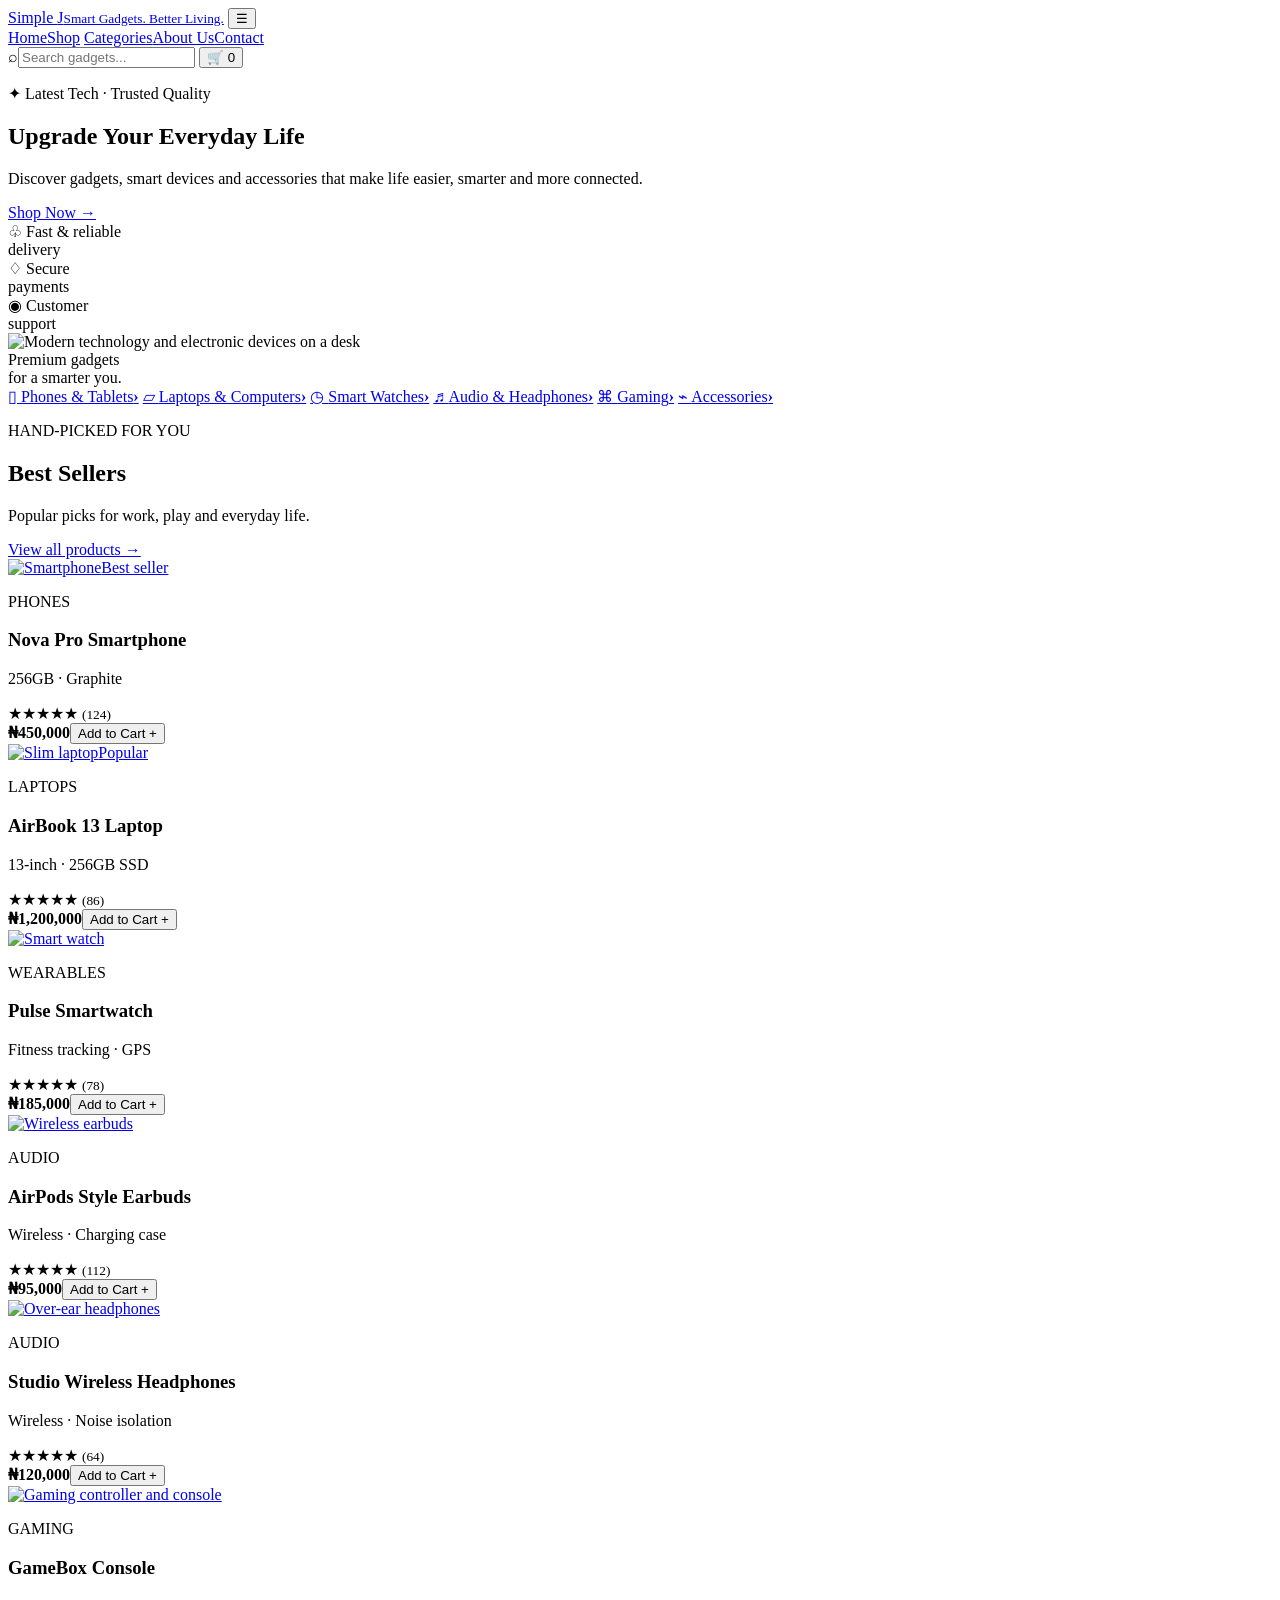
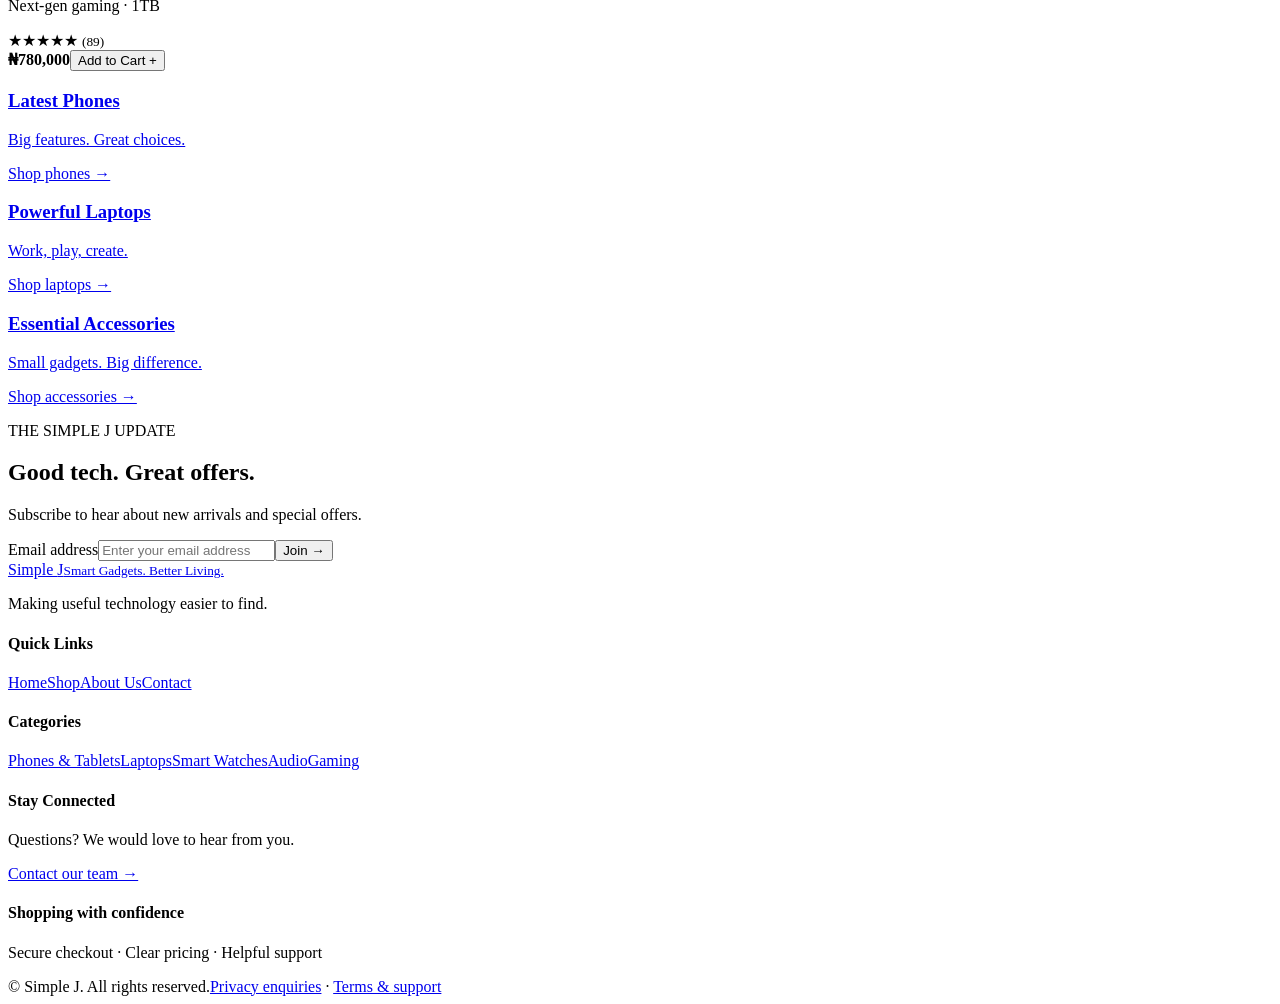
==== index.html @ e9a176b2 "Add files via upload" ====
<!DOCTYPE html>
<html lang="en">
<head>
  <meta charset="UTF-8" />
  <meta name="viewport" content="width=device-width, initial-scale=1.0" />
  <meta name="description" content="Simple J — smart gadgets, better living. Shop phones, laptops, audio, wearables and accessories." />
  <title>Simple J | Smart Gadgets, Better Living</title>
  <link rel="preconnect" href="https://fonts.googleapis.com">
  <link rel="preconnect" href="https://fonts.gstatic.com" crossorigin>
  <link href="https://fonts.googleapis.com/css2?family=DM+Sans:wght@400;500;600;700;800&display=swap" rel="stylesheet">
  <link rel="stylesheet" href="assets/css/style.css" />
  <script src="assets/js/main.js" defer></script>
</head>
<body>
  <header class="site-header">
    <div class="container nav-wrap">
      <a class="brand" href="index.html" aria-label="Simple J home">Simple <span>J</span><small>Smart Gadgets. Better Living.</small></a>
      <button class="menu-toggle" aria-label="Open navigation" aria-expanded="false">☰</button>
      <nav class="main-nav" aria-label="Main navigation">
        <a class="active" href="index.html">Home</a><a href="shop.html">Shop</a>
        <a href="shop.html#categories">Categories</a><a href="about.html">About Us</a><a href="contact.html">Contact</a>
      </nav>
      <div class="nav-actions">
        <label class="search-box"><span aria-hidden="true">⌕</span><input id="siteSearch" type="search" placeholder="Search gadgets..." aria-label="Search gadgets"></label>
        <button class="icon-btn cart-button" type="button" aria-label="Shopping cart">🛒 <span class="cart-count">0</span></button>
      </div>
    </div>
  </header>

  <main>
    <section class="hero">
      <div class="container hero-grid">
        <div class="hero-copy">
          <p class="eyebrow"><span>✦</span> Latest Tech · Trusted Quality</p>
          <h1>Upgrade Your <span>Everyday Life</span></h1>
          <p class="hero-text">Discover gadgets, smart devices and accessories that make life easier, smarter and more connected.</p>
          <a class="btn btn-primary" href="shop.html">Shop Now <span>→</span></a>
          <div class="trust-row"><div>♧ <span>Fast & reliable<br>delivery</span></div><div>♢ <span>Secure<br>payments</span></div><div>◉ <span>Customer<br>support</span></div></div>
        </div>
        <div class="hero-image-wrap"><img class="hero-image" src="https://images.unsplash.com/photo-1519389950473-47ba0277781c?auto=format&fit=crop&w=1300&q=85" alt="Modern technology and electronic devices on a desk"><div class="image-note">Premium gadgets<br>for a smarter you.</div></div>
      </div>
    </section>

    <section class="container category-strip" id="categories" aria-label="Shop by category">
      <a class="category-tile" href="shop.html?category=Phones">▯ <span>Phones & Tablets</span><b>›</b></a>
      <a class="category-tile" href="shop.html?category=Laptops">▱ <span>Laptops & Computers</span><b>›</b></a>
      <a class="category-tile" href="shop.html?category=Wearables">◷ <span>Smart Watches</span><b>›</b></a>
      <a class="category-tile" href="shop.html?category=Audio">♬ <span>Audio & Headphones</span><b>›</b></a>
      <a class="category-tile" href="shop.html?category=Gaming">⌘ <span>Gaming</span><b>›</b></a>
      <a class="category-tile" href="shop.html?category=Accessories">⌁ <span>Accessories</span><b>›</b></a>
    </section>

    <section class="container section-block">
      <div class="section-heading"><div><p class="section-kicker">HAND-PICKED FOR YOU</p><h2>Best Sellers</h2><p>Popular picks for work, play and everyday life.</p></div><a class="text-link" href="shop.html">View all products →</a></div>
      <div class="product-grid" id="featuredProducts">
        <article class="product-card" data-name="Nova Pro Smartphone" data-category="Phones"><a class="product-image" href="shop.html"><img src="https://images.unsplash.com/photo-1592899677977-9c10ca588bbd?auto=format&fit=crop&w=650&q=80" alt="Smartphone"/><span class="product-tag">Best seller</span></a><div class="product-info"><p class="product-category">PHONES</p><h3>Nova Pro Smartphone</h3><p class="product-meta">256GB · Graphite</p><div class="rating">★★★★★ <small>(124)</small></div><div class="product-bottom"><strong>₦450,000</strong><button class="btn btn-small add-to-cart" data-product="Nova Pro Smartphone" data-price="450000">Add to Cart +</button></div></div></article>
        <article class="product-card" data-name="AirBook 13 Laptop" data-category="Laptops"><a class="product-image" href="shop.html"><img src="https://images.unsplash.com/photo-1496181133206-80ce9b88a853?auto=format&fit=crop&w=650&q=80" alt="Slim laptop"/><span class="product-tag">Popular</span></a><div class="product-info"><p class="product-category">LAPTOPS</p><h3>AirBook 13 Laptop</h3><p class="product-meta">13-inch · 256GB SSD</p><div class="rating">★★★★★ <small>(86)</small></div><div class="product-bottom"><strong>₦1,200,000</strong><button class="btn btn-small add-to-cart" data-product="AirBook 13 Laptop" data-price="1200000">Add to Cart +</button></div></div></article>
        <article class="product-card" data-name="Pulse Smartwatch" data-category="Wearables"><a class="product-image" href="shop.html"><img src="https://images.unsplash.com/photo-1523275335684-37898b6baf30?auto=format&fit=crop&w=650&q=80" alt="Smart watch"/></a><div class="product-info"><p class="product-category">WEARABLES</p><h3>Pulse Smartwatch</h3><p class="product-meta">Fitness tracking · GPS</p><div class="rating">★★★★★ <small>(78)</small></div><div class="product-bottom"><strong>₦185,000</strong><button class="btn btn-small add-to-cart" data-product="Pulse Smartwatch" data-price="185000">Add to Cart +</button></div></div></article>
        <article class="product-card" data-name="AirPods Style Earbuds" data-category="Audio"><a class="product-image" href="shop.html"><img src="https://images.unsplash.com/photo-1606220945770-b5b6c2c55bf1?auto=format&fit=crop&w=650&q=80" alt="Wireless earbuds"/></a><div class="product-info"><p class="product-category">AUDIO</p><h3>AirPods Style Earbuds</h3><p class="product-meta">Wireless · Charging case</p><div class="rating">★★★★★ <small>(112)</small></div><div class="product-bottom"><strong>₦95,000</strong><button class="btn btn-small add-to-cart" data-product="AirPods Style Earbuds" data-price="95000">Add to Cart +</button></div></div></article>
        <article class="product-card" data-name="Studio Wireless Headphones" data-category="Audio"><a class="product-image" href="shop.html"><img src="https://images.unsplash.com/photo-1505740420928-5e560c06d30e?auto=format&fit=crop&w=650&q=80" alt="Over-ear headphones"/></a><div class="product-info"><p class="product-category">AUDIO</p><h3>Studio Wireless Headphones</h3><p class="product-meta">Wireless · Noise isolation</p><div class="rating">★★★★★ <small>(64)</small></div><div class="product-bottom"><strong>₦120,000</strong><button class="btn btn-small add-to-cart" data-product="Studio Wireless Headphones" data-price="120000">Add to Cart +</button></div></div></article>
        <article class="product-card" data-name="GameBox Console" data-category="Gaming"><a class="product-image" href="shop.html"><img src="https://images.unsplash.com/photo-1606144042614-b2417e99c4e3?auto=format&fit=crop&w=650&q=80" alt="Gaming controller and console"/></a><div class="product-info"><p class="product-category">GAMING</p><h3>GameBox Console</h3><p class="product-meta">Next-gen gaming · 1TB</p><div class="rating">★★★★★ <small>(89)</small></div><div class="product-bottom"><strong>₦780,000</strong><button class="btn btn-small add-to-cart" data-product="GameBox Console" data-price="780000">Add to Cart +</button></div></div></article>
      </div>
    </section>

    <section class="container promo-grid"><a class="promo-card promo-phone" href="shop.html?category=Phones"><div><h3>Latest Phones</h3><p>Big features. Great choices.</p><span>Shop phones →</span></div></a><a class="promo-card promo-laptop" href="shop.html?category=Laptops"><div><h3>Powerful Laptops</h3><p>Work, play, create.</p><span>Shop laptops →</span></div></a><a class="promo-card promo-audio" href="shop.html?category=Audio"><div><h3>Essential Accessories</h3><p>Small gadgets. Big difference.</p><span>Shop accessories →</span></div></a></section>
    <section class="newsletter"><div class="container newsletter-wrap"><div><p class="section-kicker">THE SIMPLE J UPDATE</p><h2>Good tech. Great offers.</h2><p>Subscribe to hear about new arrivals and special offers.</p></div><form class="newsletter-form" id="newsletterForm"><label class="sr-only" for="newsletterEmail">Email address</label><input id="newsletterEmail" type="email" placeholder="Enter your email address" required><button class="btn btn-primary" type="submit">Join →</button></form></div></section>
  </main>

  <footer class="site-footer"><div class="container footer-grid"><div class="footer-brand"><a class="brand" href="index.html">Simple <span>J</span><small>Smart Gadgets. Better Living.</small></a><p>Making useful technology easier to find.</p></div><div><h4>Quick Links</h4><a href="index.html">Home</a><a href="shop.html">Shop</a><a href="about.html">About Us</a><a href="contact.html">Contact</a></div><div><h4>Categories</h4><a href="shop.html?category=Phones">Phones & Tablets</a><a href="shop.html?category=Laptops">Laptops</a><a href="shop.html?category=Wearables">Smart Watches</a><a href="shop.html?category=Audio">Audio</a><a href="shop.html?category=Gaming">Gaming</a></div><div><h4>Stay Connected</h4><p>Questions? We would love to hear from you.</p><a class="footer-highlight" href="contact.html">Contact our team →</a></div><div><h4>Shopping with confidence</h4><p class="payment-text">Secure checkout · Clear pricing · Helpful support</p></div></div><div class="container footer-bottom"><span>© <span class="current-year"></span> Simple J. All rights reserved.</span><span><a href="contact.html">Privacy enquiries</a> · <a href="contact.html">Terms & support</a></span></div></footer>
</body>
</html>
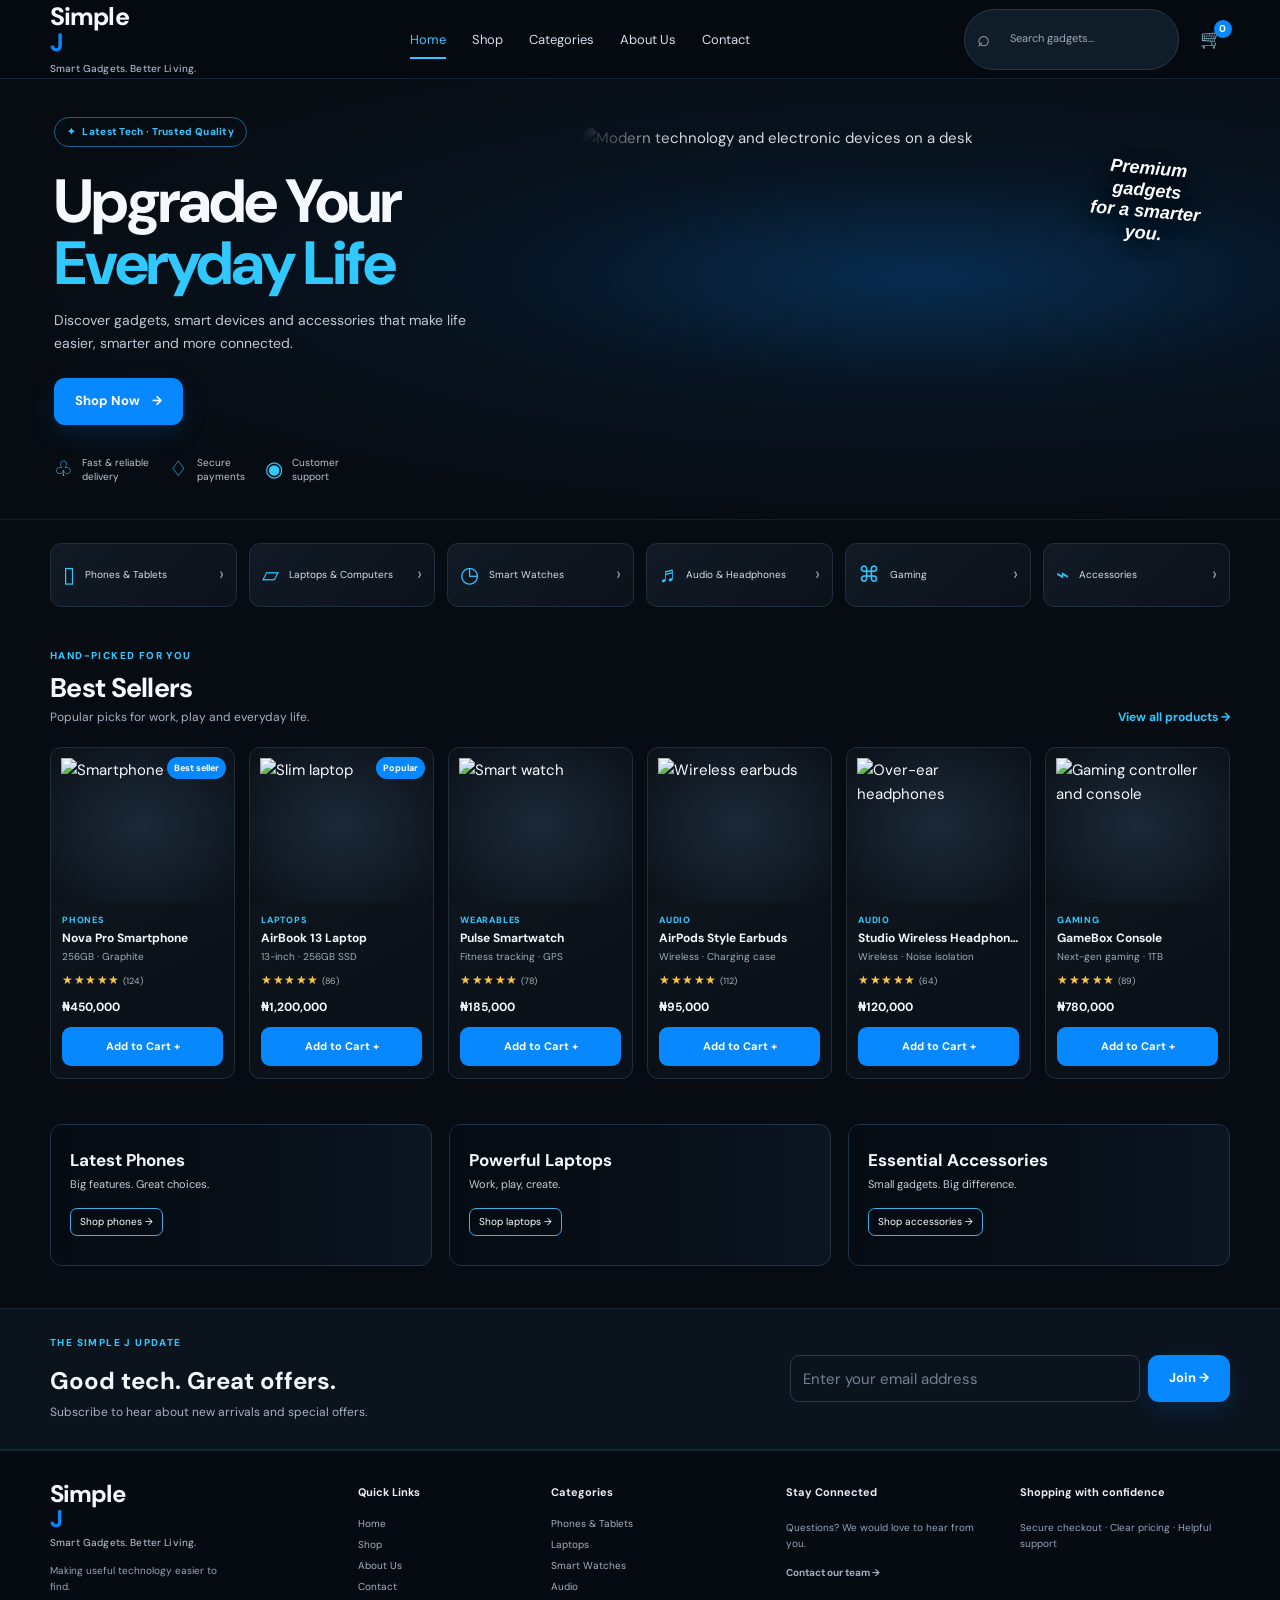
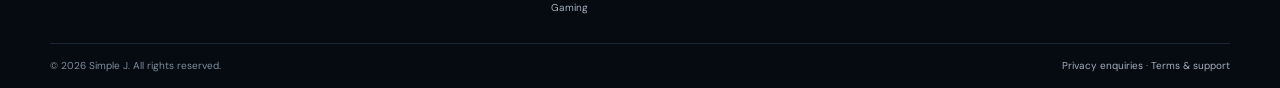
==== commit f0634953: "Add files via upload" ====
--- a/index.html
+++ b/index.html
@@ -8,8 +8,8 @@
   <link rel="preconnect" href="https://fonts.googleapis.com">
   <link rel="preconnect" href="https://fonts.gstatic.com" crossorigin>
   <link href="https://fonts.googleapis.com/css2?family=DM+Sans:wght@400;500;600;700;800&display=swap" rel="stylesheet">
-  <link rel="stylesheet" href="assets/css/style.css" />
-  <script src="assets/js/main.js" defer></script>
+  <link rel="stylesheet" href="style.css" />
+<script src="main.js" defer></script>
 </head>
 <body>
   <header class="site-header">
--- a/style.css
+++ b/style.css
@@ -0,0 +1,264 @@
+:root {
+  --bg: #070c12;
+  --panel: #0d141d;
+  --panel-2: #111b27;
+  --line: #1f2c3b;
+  --text: #f5f8fc;
+  --muted: #a5b2c2;
+  --blue: #0788ff;
+  --cyan: #30c8ff;
+  --radius: 15px;
+  --shadow: 0 18px 45px rgba(0, 0, 0, .24);
+}
+* { box-sizing: border-box; }
+html { scroll-behavior: smooth; }
+body { margin: 0; background: var(--bg); color: var(--text); font-family: "DM Sans", Arial, sans-serif; font-size: 15px; line-height: 1.6; }
+img { display: block; max-width: 100%; }
+a { color: inherit; text-decoration: none; }
+button, input, select, textarea { font: inherit; }
+button, select { cursor: pointer; }
+.container { width: min(1180px, calc(100% - 40px)); margin-inline: auto; }
+[hidden] { display: none !important; }
+.sr-only { position: absolute; width: 1px; height: 1px; padding: 0; margin: -1px; overflow: hidden; clip: rect(0, 0, 0, 0); white-space: nowrap; border: 0; }
+
+/* Header and navigation */
+.site-header { position: sticky; top: 0; z-index: 20; background: rgba(6, 11, 17, .94); border-bottom: 1px solid #172330; backdrop-filter: blur(18px); }
+.nav-wrap { display: flex; align-items: center; justify-content: space-between; gap: 28px; min-height: 78px; }
+.brand { display: inline-flex; flex-direction: column; flex-shrink: 0; font-weight: 800; font-size: 25px; line-height: 1.05; letter-spacing: -.9px; }
+.brand span { display: inline; color: var(--blue); }
+.brand small { margin-top: 7px; color: #aab5c2; font-size: 10px; font-weight: 500; letter-spacing: .15px; }
+.main-nav { display: flex; align-items: center; gap: 26px; }
+.main-nav a { position: relative; padding: 28px 0 25px; color: #d5deea; font-size: 13px; transition: color .2s; }
+.main-nav a:hover, .main-nav a.active { color: var(--cyan); }
+.main-nav a.active::after { position: absolute; right: 0; bottom: 17px; left: 0; height: 2px; background: var(--cyan); content: ""; }
+.nav-actions { display: flex; align-items: center; gap: 13px; }
+.search-box { display: flex; align-items: center; gap: 8px; width: 215px; padding: 8px 12px; border: 1px solid #26374a; border-radius: 30px; background: #111c29; color: #9caabd; }
+.search-box span { font-size: 22px; line-height: 1; }
+.search-box input { width: 100%; min-width: 0; border: 0; outline: 0; background: transparent; color: white; font-size: 11px; }
+.search-box input::placeholder { color: #9ba9ba; }
+.icon-btn { position: relative; display: inline-flex; align-items: center; justify-content: center; width: 38px; height: 38px; padding: 0; border: 1px solid transparent; border-radius: 50%; background: transparent; color: white; font-size: 18px; }
+.icon-btn:hover { border-color: #28425e; background: #101b28; }
+.cart-count { position: absolute; top: -1px; right: -3px; display: grid; width: 18px; height: 18px; place-items: center; border-radius: 50%; background: var(--blue); color: white; font-size: 10px; font-weight: 700; }
+.menu-toggle { display: none; border: 1px solid var(--line); border-radius: 9px; background: var(--panel); color: white; padding: 8px 11px; }
+
+/* Reusable buttons and labels */
+.btn { display: inline-flex; align-items: center; justify-content: center; gap: 12px; border: 1px solid transparent; border-radius: 11px; padding: 12px 20px; font-size: 13px; font-weight: 700; transition: transform .2s, background .2s, border-color .2s; }
+.btn:hover { transform: translateY(-2px); }
+.btn-primary { background: var(--blue); color: white; box-shadow: 0 8px 24px rgba(0, 136, 255, .16); }
+.btn-primary:hover { background: #2198ff; }
+.btn-small { padding: 10px 12px; border-radius: 9px; background: #0788ff; color: white; font-size: 11px; white-space: nowrap; }
+.btn-small:hover { background: #2698ff; }
+.btn-full { width: 100%; }
+.eyebrow, .section-kicker { margin: 0 0 11px; color: var(--cyan); font-size: 10px; font-weight: 800; letter-spacing: 1.4px; }
+.eyebrow { display: inline-flex; gap: 7px; align-items: center; padding: 6px 12px; border: 1px solid #126591; border-radius: 30px; letter-spacing: .3px; }
+.eyebrow span { color: var(--cyan); }
+.muted-note { color: #e5b768 !important; font-size: 12px !important; }
+
+/* Home hero */
+.hero { overflow: hidden; border-bottom: 1px solid #121e2a; background: radial-gradient(ellipse at 72% 45%, #082c50 0%, #071421 33%, #070c12 72%); }
+.hero-grid { display: grid; min-height: 390px; grid-template-columns: .88fr 1.12fr; align-items: center; gap: 20px; }
+.hero-copy { position: relative; z-index: 2; padding: 38px 0 32px 4px; }
+.hero h1, .page-hero h1 { max-width: 570px; margin: 12px 0 15px; font-size: clamp(38px, 5vw, 61px); font-weight: 800; letter-spacing: -2.2px; line-height: 1.02; }
+.hero h1 span, .page-hero h1 span { display: block; color: var(--cyan); }
+.hero-text { max-width: 430px; margin: 0 0 24px; color: #c0cad7; font-size: 14px; }
+.trust-row { display: flex; gap: 20px; margin-top: 28px; }
+.trust-row div { display: flex; align-items: center; gap: 9px; color: var(--cyan); font-size: 21px; }
+.trust-row span { color: #bac5d2; font-size: 10px; line-height: 1.35; }
+.hero-image-wrap { position: relative; align-self: stretch; display: flex; align-items: center; min-height: 350px; }
+.hero-image { width: 100%; height: 345px; object-fit: cover; border-radius: 17px; opacity: .87; mask-image: linear-gradient(90deg, transparent 0%, black 15%, black 100%); }
+.image-note { position: absolute; top: 18%; right: 3%; max-width: 130px; color: white; font-size: 18px; font-style: italic; font-weight: 700; line-height: 1.2; text-align: center; text-shadow: 0 3px 18px #000; transform: rotate(5deg); }
+
+/* Category strip */
+.category-strip { display: grid; grid-template-columns: repeat(6, minmax(0, 1fr)); gap: 12px; padding-top: 23px; }
+.category-tile { display: flex; min-height: 64px; align-items: center; gap: 10px; padding: 12px; border: 1px solid #202e3e; border-radius: 11px; background: linear-gradient(140deg, #111a25, #0c121a); color: var(--cyan); font-size: 22px; transition: border-color .2s, transform .2s; }
+.category-tile span { flex: 1; color: #d5deea; font-size: 10px; line-height: 1.35; }
+.category-tile b { color: #8fa5ba; font-size: 18px; font-weight: 400; }
+.category-tile:hover { transform: translateY(-3px); border-color: #087cd0; }
+
+/* Product catalogue */
+.section-block { padding-top: 41px; padding-bottom: 45px; }
+.section-heading { display: flex; align-items: end; justify-content: space-between; gap: 20px; margin-bottom: 19px; }
+.section-heading h2, .shop-toolbar h2 { margin: 0; font-size: 27px; letter-spacing: -.7px; line-height: 1.25; }
+.section-heading p:not(.section-kicker) { margin: 4px 0 0; color: var(--muted); font-size: 12px; }
+.section-heading .section-kicker { margin-bottom: 7px; }
+.text-link, .footer-highlight { color: var(--cyan); font-size: 12px; font-weight: 700; }
+.text-link:hover, .footer-highlight:hover { color: white; }
+.product-grid { display: grid; grid-template-columns: repeat(6, minmax(0, 1fr)); gap: 14px; }
+.product-card { min-width: 0; overflow: hidden; border: 1px solid #202e3c; border-radius: 11px; background: linear-gradient(150deg, #111923, #0b1118 72%); transition: transform .2s, border-color .2s; }
+.product-card:hover { transform: translateY(-3px); border-color: #17659b; }
+.product-image { position: relative; display: block; overflow: hidden; height: 155px; padding: 10px; background: radial-gradient(ellipse at center, #1c2938, #0b1118); }
+.product-image img { width: 100%; height: 100%; object-fit: contain; mix-blend-mode: screen; transition: transform .35s; }
+.product-card:hover .product-image img { transform: scale(1.05); }
+.product-tag { position: absolute; top: 9px; right: 8px; border-radius: 20px; padding: 4px 7px; background: var(--blue); color: white; font-size: 9px; font-weight: 700; }
+.product-info { padding: 10px 11px 12px; }
+.product-category { margin: 0 0 3px; color: var(--cyan); font-size: 9px; font-weight: 800; letter-spacing: .8px; }
+.product-info h3 { overflow: hidden; margin: 0; font-size: 12px; font-weight: 700; line-height: 1.35; text-overflow: ellipsis; white-space: nowrap; }
+.product-meta { overflow: hidden; margin: 3px 0 6px; color: #9eacbd; font-size: 10px; text-overflow: ellipsis; white-space: nowrap; }
+.rating { color: #ffc542; font-size: 12px; letter-spacing: .5px; }
+.rating small { color: #a7b4c2; font-size: 9px; letter-spacing: 0; }
+.product-bottom { display: flex; flex-direction: column; align-items: stretch; gap: 9px; margin-top: 8px; }
+.product-bottom strong { font-size: 12px; white-space: nowrap; }
+.product-bottom .btn { width: 100%; }
+
+/* Promotions and newsletter */
+.promo-grid { display: grid; grid-template-columns: repeat(3, 1fr); gap: 17px; padding-bottom: 42px; }
+.promo-card { display: flex; min-height: 140px; align-items: center; overflow: hidden; border: 1px solid #203348; border-radius: 12px; background-color: #0c1725; background-position: center; background-size: cover; transition: transform .2s, border-color .2s; }
+.promo-card:hover { transform: translateY(-3px); border-color: var(--blue); }
+.promo-card > div { width: 100%; min-height: inherit; padding: 22px 19px; background: linear-gradient(90deg, rgba(5, 11, 18, .96), rgba(5, 11, 18, .78) 49%, rgba(5, 11, 18, .12)); }
+.promo-phone { background-image: url("https://images.unsplash.com/photo-1511707171634-5f897ff02aa9?auto=format&fit=crop&w=850&q=80"); }
+.promo-laptop { background-image: url("https://images.unsplash.com/photo-1496181133206-80ce9b88a853?auto=format&fit=crop&w=850&q=80"); }
+.promo-audio { background-image: url("https://images.unsplash.com/photo-1505740420928-5e560c06d30e?auto=format&fit=crop&w=850&q=80"); }
+.promo-card h3 { margin: 0 0 2px; font-size: 17px; }
+.promo-card p { margin: 0 0 14px; color: #c3cfdb; font-size: 11px; }
+.promo-card span { display: inline-block; padding: 5px 9px; border: 1px solid #43aee0; border-radius: 7px; color: white; font-size: 10px; }
+.newsletter { border-top: 1px solid #172534; border-bottom: 1px solid #172534; background: #0b131d; }
+.newsletter-wrap { display: flex; align-items: center; justify-content: space-between; gap: 30px; padding-top: 26px; padding-bottom: 26px; }
+.newsletter h2 { margin: 0; font-size: 24px; }
+.newsletter p:not(.section-kicker) { margin: 3px 0 0; color: var(--muted); font-size: 12px; }
+.newsletter-form { display: flex; width: min(440px, 100%); gap: 8px; }
+.newsletter-form input { flex: 1; min-width: 0; }
+input, select, textarea { width: 100%; border: 1px solid #2a3b4f; border-radius: 9px; outline: none; background: #0b131d; color: white; }
+input, select { min-height: 43px; padding: 10px 12px; }
+textarea { padding: 12px; resize: vertical; }
+input:focus, select:focus, textarea:focus { border-color: var(--blue); box-shadow: 0 0 0 3px rgba(7, 136, 255, .11); }
+input::placeholder, textarea::placeholder { color: #718198; }
+
+/* Secondary page heading */
+.page-hero { padding: 56px 0 59px; border-bottom: 1px solid #172534; background: radial-gradient(ellipse at 76% 25%, #0b3150, #0b1520 42%, #070c12 78%); }
+.page-hero h1 { max-width: 760px; margin: 12px 0; font-size: clamp(38px, 5vw, 54px); }
+.page-hero h1 span { display: inline; }
+.page-hero p:not(.eyebrow) { max-width: 630px; margin: 0; color: #b5c2d0; font-size: 14px; }
+.shop-section { padding-top: 38px; }
+.shop-toolbar { display: flex; align-items: end; justify-content: space-between; gap: 20px; margin-bottom: 21px; }
+.shop-toolbar h2 { font-size: 26px; }
+.shop-toolbar p { margin: 4px 0 0; color: var(--muted); font-size: 12px; }
+.filter-label { display: flex; align-items: center; gap: 10px; color: var(--muted); font-size: 12px; }
+.filter-label select { width: auto; min-width: 190px; }
+.shop-section .product-grid { grid-template-columns: repeat(4, minmax(0, 1fr)); gap: 18px; }
+.shop-section .product-image { height: 220px; }
+.shop-section .product-bottom { flex-direction: row; align-items: center; justify-content: space-between; }
+.shop-section .product-bottom .btn { width: auto; }
+.no-products { padding: 38px 20px; border: 1px dashed #2d4054; border-radius: 12px; color: var(--muted); text-align: center; }
+
+/* About page */
+.story-section { display: grid; grid-template-columns: 1fr 1fr; align-items: center; gap: 48px; padding-top: 58px; padding-bottom: 61px; }
+.story-image { overflow: hidden; border: 1px solid var(--line); border-radius: var(--radius); background: var(--panel); }
+.story-image img { width: 100%; min-height: 330px; max-height: 430px; object-fit: cover; }
+.story-copy h2 { margin: 0 0 16px; font-size: clamp(27px, 3vw, 38px); line-height: 1.18; letter-spacing: -.9px; }
+.story-copy p:not(.section-kicker) { color: #b6c2d0; font-size: 13px; }
+.story-copy .btn { margin-top: 13px; }
+.values-section { padding: 48px 0 58px; border-block: 1px solid #172534; background: #0a1119; }
+.values-grid { display: grid; grid-template-columns: repeat(3, 1fr); gap: 16px; }
+.value-card { padding: 24px; border: 1px solid #203043; border-radius: var(--radius); background: linear-gradient(150deg, #111b27, #0b1118); }
+.value-icon { display: grid; width: 39px; height: 39px; place-items: center; border: 1px solid #1269aa; border-radius: 11px; background: #0a2338; color: var(--cyan); font-size: 21px; }
+.value-card h3 { margin: 15px 0 7px; font-size: 17px; }
+.value-card p { margin: 0; color: var(--muted); font-size: 12px; }
+.about-cta { display: flex; align-items: center; justify-content: space-between; gap: 20px; padding-top: 45px; padding-bottom: 45px; }
+.about-cta h2 { margin: 0; font-size: 26px; }
+.about-cta p:not(.section-kicker) { margin: 5px 0 0; color: var(--muted); font-size: 12px; }
+
+/* Contact page */
+.contact-hero { background: radial-gradient(ellipse at 80% 40%, #0b3150, #0b1520 42%, #070c12 78%); }
+.contact-layout { display: grid; grid-template-columns: .8fr 1.2fr; align-items: start; gap: 23px; padding-top: 42px; padding-bottom: 60px; }
+.contact-details { display: grid; gap: 12px; }
+.contact-detail-card { display: flex; align-items: flex-start; gap: 14px; padding: 20px; border: 1px solid #243649; border-radius: 12px; background: linear-gradient(140deg, #111c28, #0c131c); }
+.detail-icon { display: grid; width: 40px; height: 40px; flex: 0 0 40px; place-items: center; border: 1px solid #115b91; border-radius: 11px; background: #0b263c; color: var(--cyan); font-size: 22px; }
+.contact-detail-card h3, .contact-help h3 { margin: 0 0 5px; font-size: 14px; }
+.contact-detail-card p { margin: 0; color: #e0e8f0; font-size: 12px; overflow-wrap: anywhere; }
+.contact-detail-card small { display: block; margin-top: 3px; color: var(--muted); font-size: 10px; }
+.contact-help { margin-top: 5px; padding: 22px; border: 1px solid #164b73; border-radius: 12px; background: radial-gradient(ellipse at 100% 10%, #102d47, #0c141e 72%); }
+.contact-help p { margin: 0 0 12px; color: var(--muted); font-size: 12px; }
+.contact-help a { color: var(--cyan); font-size: 12px; font-weight: 700; }
+.contact-form-card { padding: 27px; border: 1px solid #26394d; border-radius: 15px; background: linear-gradient(145deg, #111b26, #0b1118); box-shadow: var(--shadow); }
+.contact-form-card h2 { margin: 0; font-size: 26px; }
+.form-intro { margin: 5px 0 22px; color: var(--muted); font-size: 12px; }
+.contact-form-card form { display: grid; gap: 15px; }
+.contact-form-card label { display: grid; gap: 7px; color: #d6e0eb; font-size: 11px; font-weight: 600; }
+.contact-form-card input, .contact-form-card select { min-height: 43px; }
+.form-row { display: grid; grid-template-columns: 1fr 1fr; gap: 13px; }
+.form-footnote { margin: 0; color: #8e9caf; font-size: 10px; }
+.form-footnote code { color: var(--cyan); }
+
+/* Footer */
+.site-footer { border-top: 1px solid #172534; background: #060b11; }
+.footer-grid { display: grid; grid-template-columns: 1.35fr .8fr 1fr 1fr 1fr; gap: 25px; padding-top: 30px; padding-bottom: 27px; }
+.footer-grid h4 { margin: 3px 0 10px; color: #e6edf5; font-size: 11px; }
+.footer-grid > div:not(.footer-brand) { display: flex; flex-direction: column; align-items: flex-start; gap: 5px; }
+.footer-grid a:not(.brand) { color: #a4b0bf; font-size: 10px; }
+.footer-grid a:not(.brand):hover { color: var(--cyan); }
+.footer-grid p { margin: 4px 0 8px; color: #97a5b6; font-size: 10px; }
+.footer-brand .brand { font-size: 24px; }
+.footer-brand > p { max-width: 185px; margin-top: 14px; }
+.footer-bottom { display: flex; justify-content: space-between; gap: 14px; padding-top: 14px; padding-bottom: 14px; border-top: 1px solid #1a2633; color: #7f8d9d; font-size: 10px; }
+.footer-bottom a { color: #a3afbd; }
+.footer-bottom a:hover { color: var(--cyan); }
+
+@media (max-width: 1050px) {
+  .nav-wrap { gap: 18px; }
+  .main-nav { gap: 17px; }
+  .search-box { width: 175px; }
+  .category-strip { grid-template-columns: repeat(3, minmax(0, 1fr)); }
+  .product-grid { grid-template-columns: repeat(3, minmax(0, 1fr)); }
+  .shop-section .product-grid { grid-template-columns: repeat(3, minmax(0, 1fr)); }
+  .product-image { height: 190px; }
+  .footer-grid { grid-template-columns: repeat(3, 1fr); }
+}
+@media (max-width: 760px) {
+  .container { width: min(100% - 28px, 600px); }
+  .nav-wrap { position: relative; min-height: 70px; gap: 11px; flex-wrap: wrap; padding-top: 11px; padding-bottom: 11px; }
+  .brand { font-size: 23px; }
+  .brand small { font-size: 9px; }
+  .menu-toggle { display: inline-block; margin-left: auto; }
+  .main-nav { position: absolute; top: calc(100% - 1px); right: 0; left: 0; display: none; flex-direction: column; align-items: stretch; gap: 0; padding: 8px 14px; border: 1px solid #24364a; border-radius: 0 0 12px 12px; background: #0a1119; box-shadow: var(--shadow); }
+  .main-nav.is-open { display: flex; }
+  .main-nav a { padding: 11px 4px; }
+  .main-nav a.active::after { right: auto; bottom: 4px; width: 35px; }
+  .nav-actions { order: 4; width: 100%; }
+  .search-box { flex: 1; width: auto; }
+  .hero-grid { grid-template-columns: 1fr; gap: 0; padding-top: 20px; }
+  .hero-copy { padding: 15px 0 22px; }
+  .hero h1 { max-width: 500px; font-size: clamp(39px, 10vw, 54px); }
+  .hero-image-wrap { min-height: 230px; margin-bottom: 20px; }
+  .hero-image { height: 245px; mask-image: linear-gradient(180deg, black, black); }
+  .image-note { top: 9%; right: 5%; font-size: 15px; }
+  .trust-row { gap: 15px; margin-top: 22px; }
+  .category-strip { grid-template-columns: repeat(2, minmax(0, 1fr)); gap: 9px; padding-top: 15px; }
+  .category-tile { min-height: 58px; }
+  .section-block { padding-top: 32px; padding-bottom: 32px; }
+  .section-heading { align-items: flex-start; }
+  .section-heading h2 { font-size: 24px; }
+  .product-grid, .shop-section .product-grid { grid-template-columns: repeat(2, minmax(0, 1fr)); gap: 11px; }
+  .product-image, .shop-section .product-image { height: 165px; }
+  .product-info { padding: 9px; }
+  .product-info h3 { white-space: normal; min-height: 32px; }
+  .product-bottom, .shop-section .product-bottom { flex-direction: column; align-items: stretch; }
+  .product-bottom .btn, .shop-section .product-bottom .btn { width: 100%; }
+  .promo-grid { grid-template-columns: 1fr; gap: 11px; padding-bottom: 30px; }
+  .promo-card { min-height: 135px; }
+  .newsletter-wrap { align-items: flex-start; flex-direction: column; gap: 16px; }
+  .newsletter-form { width: 100%; }
+  .page-hero { padding: 40px 0; }
+  .page-hero h1 { font-size: clamp(36px, 9vw, 48px); }
+  .shop-toolbar { align-items: flex-start; flex-direction: column; }
+  .filter-label { width: 100%; justify-content: space-between; }
+  .filter-label select { flex: 1; min-width: 0; max-width: 72%; }
+  .story-section { grid-template-columns: 1fr; gap: 25px; padding-top: 35px; padding-bottom: 40px; }
+  .story-image img { min-height: 230px; max-height: 310px; }
+  .values-grid { grid-template-columns: 1fr; }
+  .value-card { padding: 20px; }
+  .about-cta { align-items: flex-start; flex-direction: column; padding-top: 34px; padding-bottom: 34px; }
+  .contact-layout { grid-template-columns: 1fr; padding-top: 27px; padding-bottom: 38px; }
+  .contact-form-card { padding: 19px; }
+  .form-row { grid-template-columns: 1fr; }
+  .footer-grid { grid-template-columns: repeat(2, 1fr); gap: 23px 17px; }
+  .footer-brand { grid-column: 1 / -1; }
+  .footer-bottom { flex-direction: column; }
+}
+@media (max-width: 390px) {
+  .container { width: calc(100% - 22px); }
+  .product-image, .shop-section .product-image { height: 135px; }
+  .product-bottom strong { font-size: 11px; }
+  .btn-small { padding: 9px 7px; font-size: 10px; }
+  .section-heading .text-link { font-size: 10px; }
+  .footer-grid { grid-template-columns: 1fr 1fr; }
+}
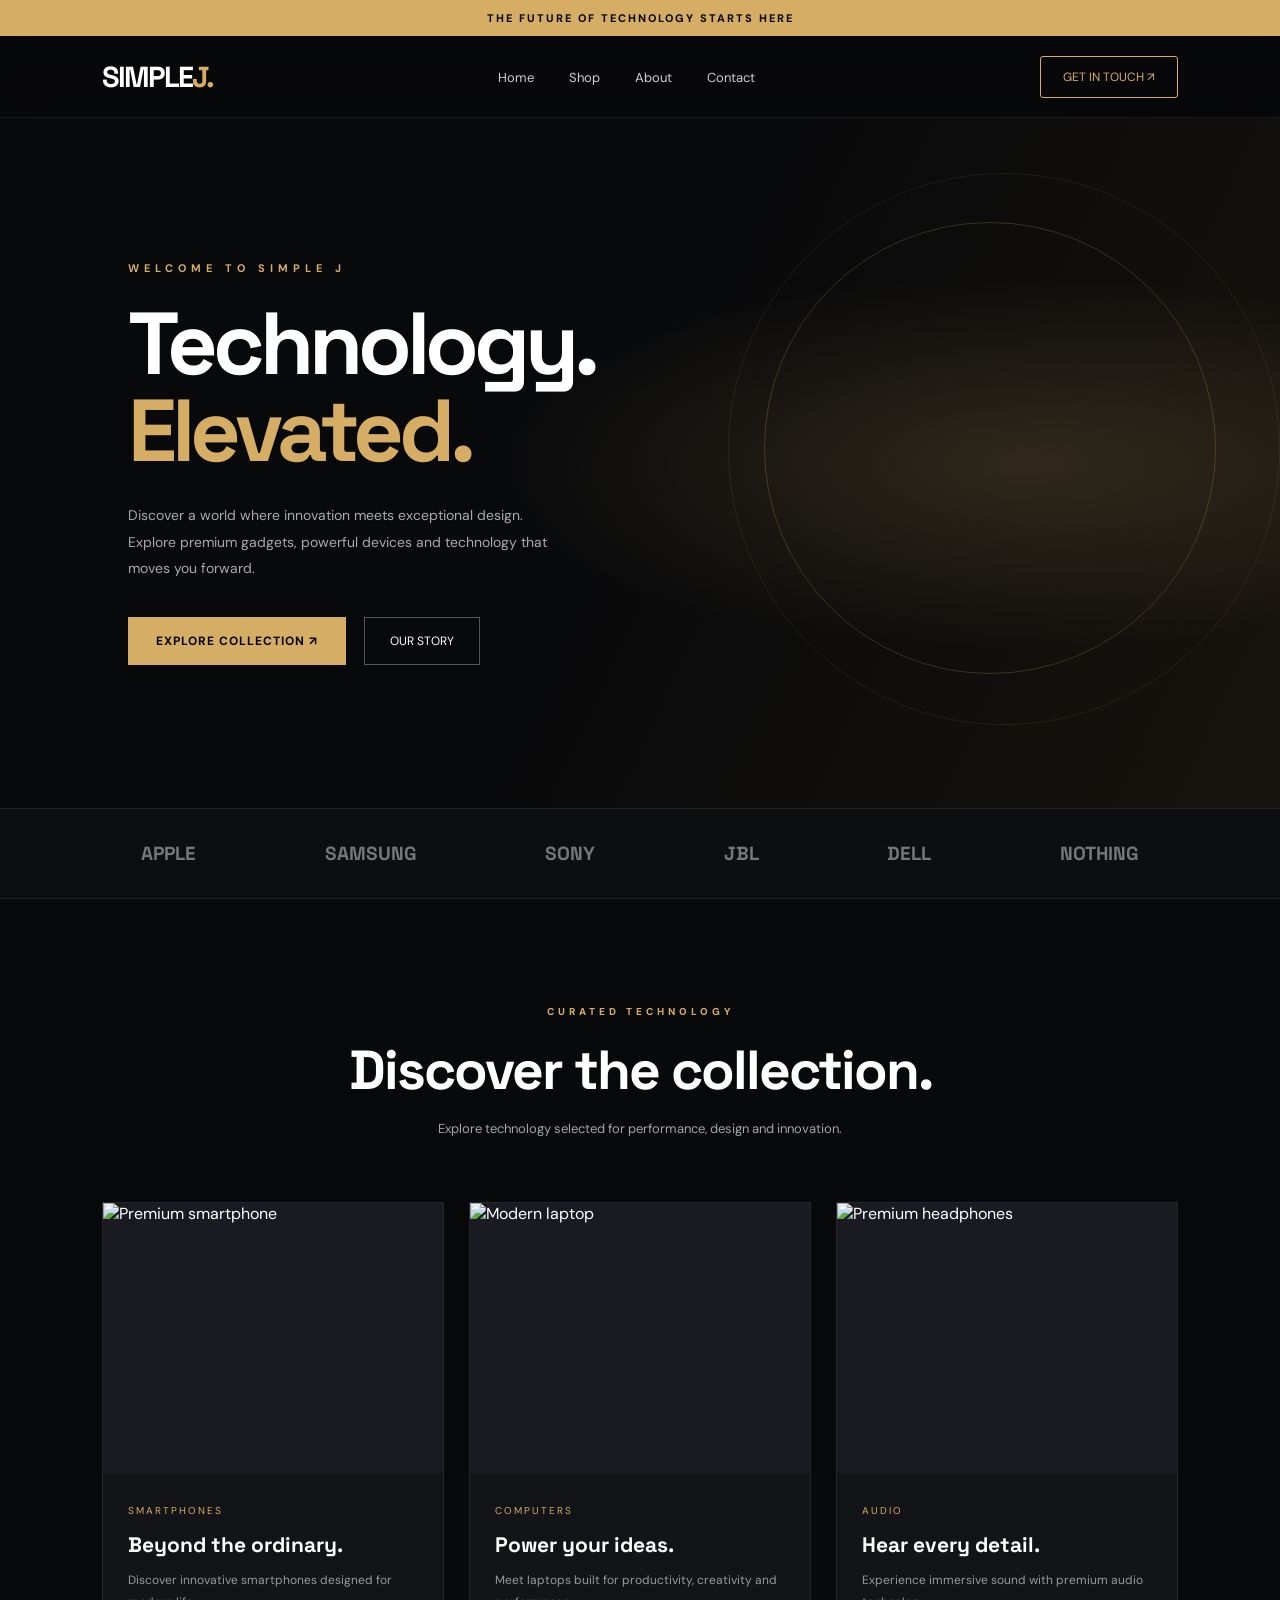
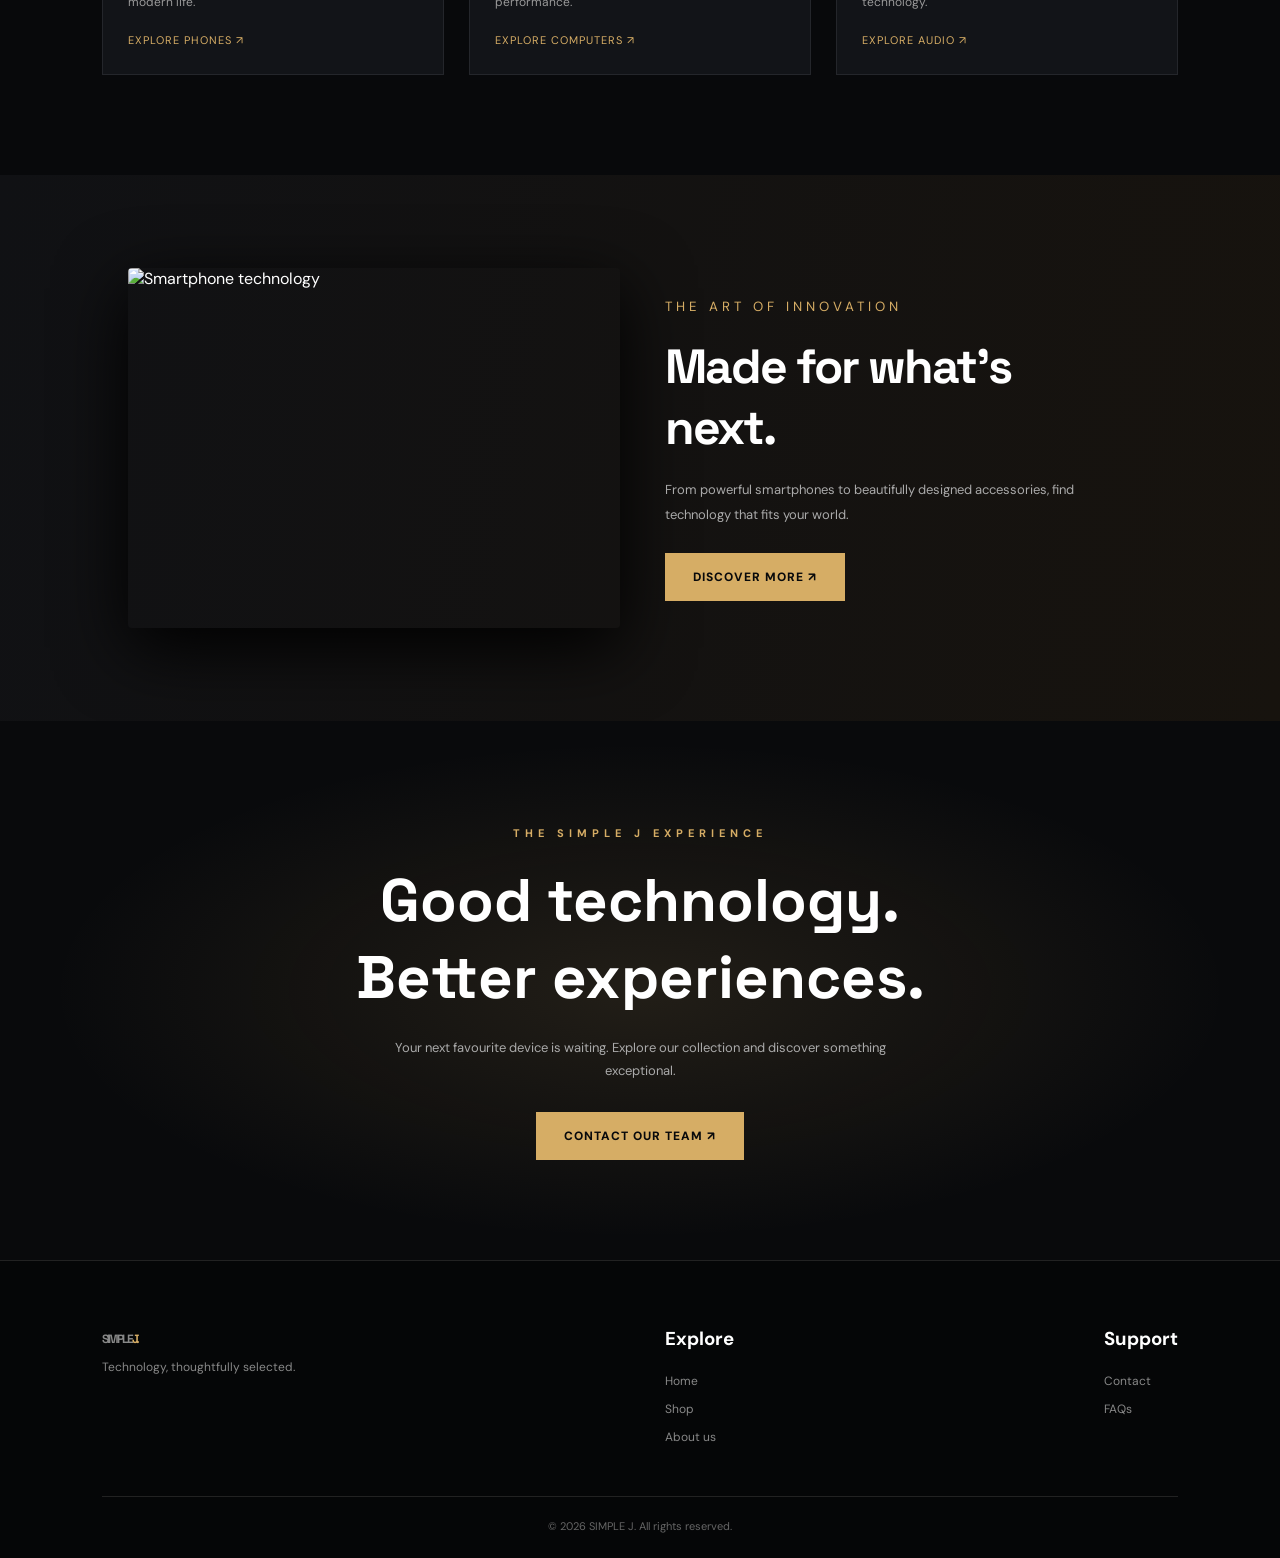
==== commit 5e6a55ba: "Add files via upload" ====
--- a/index.html
+++ b/index.html
@@ -1,71 +1,166 @@
+
 <!DOCTYPE html>
 <html lang="en">
 <head>
-  <meta charset="UTF-8" />
-  <meta name="viewport" content="width=device-width, initial-scale=1.0" />
-  <meta name="description" content="Simple J — smart gadgets, better living. Shop phones, laptops, audio, wearables and accessories." />
-  <title>Simple J | Smart Gadgets, Better Living</title>
-  <link rel="preconnect" href="https://fonts.googleapis.com">
-  <link rel="preconnect" href="https://fonts.gstatic.com" crossorigin>
-  <link href="https://fonts.googleapis.com/css2?family=DM+Sans:wght@400;500;600;700;800&display=swap" rel="stylesheet">
-  <link rel="stylesheet" href="style.css" />
-<script src="main.js" defer></script>
+  <meta charset="UTF-8">
+  <meta name="viewport" content="width=device-width, initial-scale=1.0">
+  <meta name="description" content="Simple J — Discover premium smartphones, laptops, audio and technology.">
+  <title>Simple J | The Future of Technology</title>
+  <link rel="stylesheet" href="style.css">
 </head>
 <body>
-  <header class="site-header">
-    <div class="container nav-wrap">
-      <a class="brand" href="index.html" aria-label="Simple J home">Simple <span>J</span><small>Smart Gadgets. Better Living.</small></a>
-      <button class="menu-toggle" aria-label="Open navigation" aria-expanded="false">☰</button>
-      <nav class="main-nav" aria-label="Main navigation">
-        <a class="active" href="index.html">Home</a><a href="shop.html">Shop</a>
-        <a href="shop.html#categories">Categories</a><a href="about.html">About Us</a><a href="contact.html">Contact</a>
-      </nav>
-      <div class="nav-actions">
-        <label class="search-box"><span aria-hidden="true">⌕</span><input id="siteSearch" type="search" placeholder="Search gadgets..." aria-label="Search gadgets"></label>
-        <button class="icon-btn cart-button" type="button" aria-label="Shopping cart">🛒 <span class="cart-count">0</span></button>
+
+  <div class="announcement">
+    THE FUTURE OF TECHNOLOGY STARTS HERE
+  </div>
+
+  <nav class="navbar">
+    <a href="index.html" class="logo">SIMPLE<span>J.</span></a>
+
+    <ul class="nav-links">
+      <li><a href="index.html">Home</a></li>
+      <li><a href="shop.html">Shop</a></li>
+      <li><a href="about.html">About</a></li>
+      <li><a href="contact.html">Contact</a></li>
+    </ul>
+
+    <a href="contact.html" class="nav-contact">GET IN TOUCH ↗</a>
+  </nav>
+
+  <header class="hero">
+
+    <video class="hero-video" autoplay muted loop playsinline
+      poster="https://images.unsplash.com/photo-1519389950473-47ba0277781c?w=1200">
+      <source src="https://videos.pexels.com/video-files/3129671/3129671-hd_1920_1080_25fps.mp4" type="video/mp4">
+    </video>
+
+    <div class="hero-content">
+      <div class="eyebrow">WELCOME TO SIMPLE J</div>
+
+      <h1>
+        Technology.<br>
+        <span>Elevated.</span>
+      </h1>
+
+      <p>
+        Discover a world where innovation meets exceptional design.
+        Explore premium gadgets, powerful devices and technology
+        that moves you forward.
+      </p>
+
+      <div class="hero-buttons">
+        <a href="shop.html" class="btn-primary">EXPLORE COLLECTION ↗</a>
+        <a href="about.html" class="btn-outline">OUR STORY</a>
       </div>
     </div>
+
   </header>
 
-  <main>
-    <section class="hero">
-      <div class="container hero-grid">
-        <div class="hero-copy">
-          <p class="eyebrow"><span>✦</span> Latest Tech · Trusted Quality</p>
-          <h1>Upgrade Your <span>Everyday Life</span></h1>
-          <p class="hero-text">Discover gadgets, smart devices and accessories that make life easier, smarter and more connected.</p>
-          <a class="btn btn-primary" href="shop.html">Shop Now <span>→</span></a>
-          <div class="trust-row"><div>♧ <span>Fast & reliable<br>delivery</span></div><div>♢ <span>Secure<br>payments</span></div><div>◉ <span>Customer<br>support</span></div></div>
-        </div>
-        <div class="hero-image-wrap"><img class="hero-image" src="https://images.unsplash.com/photo-1519389950473-47ba0277781c?auto=format&fit=crop&w=1300&q=85" alt="Modern technology and electronic devices on a desk"><div class="image-note">Premium gadgets<br>for a smarter you.</div></div>
+  <section class="brand-strip">
+    <span>APPLE</span>
+    <span>SAMSUNG</span>
+    <span>SONY</span>
+    <span>JBL</span>
+    <span>DELL</span>
+    <span>NOTHING</span>
+  </section>
+
+  <section class="section-heading reveal">
+    <small>CURATED TECHNOLOGY</small>
+    <h2>Discover the collection.</h2>
+    <p>Explore technology selected for performance, design and innovation.</p>
+  </section>
+
+  <section class="products">
+
+    <article class="product-card reveal">
+      <div class="product-image">
+        <img src="https://images.unsplash.com/photo-1592899677977-9c10ca588bbd?w=900" alt="Premium smartphone">
       </div>
-    </section>
+      <div class="product-info">
+        <small>SMARTPHONES</small>
+        <h3>Beyond the ordinary.</h3>
+        <p>Discover innovative smartphones designed for modern life.</p>
+        <a href="shop.html" class="product-link">EXPLORE PHONES ↗</a>
+      </div>
+    </article>
 
-    <section class="container category-strip" id="categories" aria-label="Shop by category">
-      <a class="category-tile" href="shop.html?category=Phones">▯ <span>Phones & Tablets</span><b>›</b></a>
-      <a class="category-tile" href="shop.html?category=Laptops">▱ <span>Laptops & Computers</span><b>›</b></a>
-      <a class="category-tile" href="shop.html?category=Wearables">◷ <span>Smart Watches</span><b>›</b></a>
-      <a class="category-tile" href="shop.html?category=Audio">♬ <span>Audio & Headphones</span><b>›</b></a>
-      <a class="category-tile" href="shop.html?category=Gaming">⌘ <span>Gaming</span><b>›</b></a>
-      <a class="category-tile" href="shop.html?category=Accessories">⌁ <span>Accessories</span><b>›</b></a>
-    </section>
+    <article class="product-card reveal">
+      <div class="product-image">
+        <img src="https://images.unsplash.com/photo-1496181133206-80ce9b88a853?w=900" alt="Modern laptop">
+      </div>
+      <div class="product-info">
+        <small>COMPUTERS</small>
+        <h3>Power your ideas.</h3>
+        <p>Meet laptops built for productivity, creativity and performance.</p>
+        <a href="shop.html" class="product-link">EXPLORE COMPUTERS ↗</a>
+      </div>
+    </article>
 
-    <section class="container section-block">
-      <div class="section-heading"><div><p class="section-kicker">HAND-PICKED FOR YOU</p><h2>Best Sellers</h2><p>Popular picks for work, play and everyday life.</p></div><a class="text-link" href="shop.html">View all products →</a></div>
-      <div class="product-grid" id="featuredProducts">
-        <article class="product-card" data-name="Nova Pro Smartphone" data-category="Phones"><a class="product-image" href="shop.html"><img src="https://images.unsplash.com/photo-1592899677977-9c10ca588bbd?auto=format&fit=crop&w=650&q=80" alt="Smartphone"/><span class="product-tag">Best seller</span></a><div class="product-info"><p class="product-category">PHONES</p><h3>Nova Pro Smartphone</h3><p class="product-meta">256GB · Graphite</p><div class="rating">★★★★★ <small>(124)</small></div><div class="product-bottom"><strong>₦450,000</strong><button class="btn btn-small add-to-cart" data-product="Nova Pro Smartphone" data-price="450000">Add to Cart +</button></div></div></article>
-        <article class="product-card" data-name="AirBook 13 Laptop" data-category="Laptops"><a class="product-image" href="shop.html"><img src="https://images.unsplash.com/photo-1496181133206-80ce9b88a853?auto=format&fit=crop&w=650&q=80" alt="Slim laptop"/><span class="product-tag">Popular</span></a><div class="product-info"><p class="product-category">LAPTOPS</p><h3>AirBook 13 Laptop</h3><p class="product-meta">13-inch · 256GB SSD</p><div class="rating">★★★★★ <small>(86)</small></div><div class="product-bottom"><strong>₦1,200,000</strong><button class="btn btn-small add-to-cart" data-product="AirBook 13 Laptop" data-price="1200000">Add to Cart +</button></div></div></article>
-        <article class="product-card" data-name="Pulse Smartwatch" data-category="Wearables"><a class="product-image" href="shop.html"><img src="https://images.unsplash.com/photo-1523275335684-37898b6baf30?auto=format&fit=crop&w=650&q=80" alt="Smart watch"/></a><div class="product-info"><p class="product-category">WEARABLES</p><h3>Pulse Smartwatch</h3><p class="product-meta">Fitness tracking · GPS</p><div class="rating">★★★★★ <small>(78)</small></div><div class="product-bottom"><strong>₦185,000</strong><button class="btn btn-small add-to-cart" data-product="Pulse Smartwatch" data-price="185000">Add to Cart +</button></div></div></article>
-        <article class="product-card" data-name="AirPods Style Earbuds" data-category="Audio"><a class="product-image" href="shop.html"><img src="https://images.unsplash.com/photo-1606220945770-b5b6c2c55bf1?auto=format&fit=crop&w=650&q=80" alt="Wireless earbuds"/></a><div class="product-info"><p class="product-category">AUDIO</p><h3>AirPods Style Earbuds</h3><p class="product-meta">Wireless · Charging case</p><div class="rating">★★★★★ <small>(112)</small></div><div class="product-bottom"><strong>₦95,000</strong><button class="btn btn-small add-to-cart" data-product="AirPods Style Earbuds" data-price="95000">Add to Cart +</button></div></div></article>
-        <article class="product-card" data-name="Studio Wireless Headphones" data-category="Audio"><a class="product-image" href="shop.html"><img src="https://images.unsplash.com/photo-1505740420928-5e560c06d30e?auto=format&fit=crop&w=650&q=80" alt="Over-ear headphones"/></a><div class="product-info"><p class="product-category">AUDIO</p><h3>Studio Wireless Headphones</h3><p class="product-meta">Wireless · Noise isolation</p><div class="rating">★★★★★ <small>(64)</small></div><div class="product-bottom"><strong>₦120,000</strong><button class="btn btn-small add-to-cart" data-product="Studio Wireless Headphones" data-price="120000">Add to Cart +</button></div></div></article>
-        <article class="product-card" data-name="GameBox Console" data-category="Gaming"><a class="product-image" href="shop.html"><img src="https://images.unsplash.com/photo-1606144042614-b2417e99c4e3?auto=format&fit=crop&w=650&q=80" alt="Gaming controller and console"/></a><div class="product-info"><p class="product-category">GAMING</p><h3>GameBox Console</h3><p class="product-meta">Next-gen gaming · 1TB</p><div class="rating">★★★★★ <small>(89)</small></div><div class="product-bottom"><strong>₦780,000</strong><button class="btn btn-small add-to-cart" data-product="GameBox Console" data-price="780000">Add to Cart +</button></div></div></article>
+    <article class="product-card reveal">
+      <div class="product-image">
+        <img src="https://images.unsplash.com/photo-1505740420928-5e560c06d30e?w=900" alt="Premium headphones">
       </div>
-    </section>
+      <div class="product-info">
+        <small>AUDIO</small>
+        <h3>Hear every detail.</h3>
+        <p>Experience immersive sound with premium audio technology.</p>
+        <a href="shop.html" class="product-link">EXPLORE AUDIO ↗</a>
+      </div>
+    </article>
 
-    <section class="container promo-grid"><a class="promo-card promo-phone" href="shop.html?category=Phones"><div><h3>Latest Phones</h3><p>Big features. Great choices.</p><span>Shop phones →</span></div></a><a class="promo-card promo-laptop" href="shop.html?category=Laptops"><div><h3>Powerful Laptops</h3><p>Work, play, create.</p><span>Shop laptops →</span></div></a><a class="promo-card promo-audio" href="shop.html?category=Audio"><div><h3>Essential Accessories</h3><p>Small gadgets. Big difference.</p><span>Shop accessories →</span></div></a></section>
-    <section class="newsletter"><div class="container newsletter-wrap"><div><p class="section-kicker">THE SIMPLE J UPDATE</p><h2>Good tech. Great offers.</h2><p>Subscribe to hear about new arrivals and special offers.</p></div><form class="newsletter-form" id="newsletterForm"><label class="sr-only" for="newsletterEmail">Email address</label><input id="newsletterEmail" type="email" placeholder="Enter your email address" required><button class="btn btn-primary" type="submit">Join →</button></form></div></section>
-  </main>
+  </section>
 
-  <footer class="site-footer"><div class="container footer-grid"><div class="footer-brand"><a class="brand" href="index.html">Simple <span>J</span><small>Smart Gadgets. Better Living.</small></a><p>Making useful technology easier to find.</p></div><div><h4>Quick Links</h4><a href="index.html">Home</a><a href="shop.html">Shop</a><a href="about.html">About Us</a><a href="contact.html">Contact</a></div><div><h4>Categories</h4><a href="shop.html?category=Phones">Phones & Tablets</a><a href="shop.html?category=Laptops">Laptops</a><a href="shop.html?category=Wearables">Smart Watches</a><a href="shop.html?category=Audio">Audio</a><a href="shop.html?category=Gaming">Gaming</a></div><div><h4>Stay Connected</h4><p>Questions? We would love to hear from you.</p><a class="footer-highlight" href="contact.html">Contact our team →</a></div><div><h4>Shopping with confidence</h4><p class="payment-text">Secure checkout · Clear pricing · Helpful support</p></div></div><div class="container footer-bottom"><span>© <span class="current-year"></span> Simple J. All rights reserved.</span><span><a href="contact.html">Privacy enquiries</a> · <a href="contact.html">Terms & support</a></span></div></footer>
+  <section class="brand-feature reveal">
+    <img src="https://images.unsplash.com/photo-1511707171634-5f897ff02aa9?w=1200" alt="Smartphone technology">
+
+    <div class="brand-feature-content">
+      <small>THE ART OF INNOVATION</small>
+      <h2>Made for what's next.</h2>
+      <p>
+        From powerful smartphones to beautifully designed accessories,
+        find technology that fits your world.
+      </p>
+      <a href="shop.html" class="btn-primary">DISCOVER MORE ↗</a>
+    </div>
+  </section>
+
+  <section class="experience reveal">
+    <small class="eyebrow">THE SIMPLE J EXPERIENCE</small>
+    <h2>Good technology.<br>Better experiences.</h2>
+    <p>
+      Your next favourite device is waiting.
+      Explore our collection and discover something exceptional.
+    </p>
+    <a href="contact.html" class="btn-primary">CONTACT OUR TEAM ↗</a>
+  </section>
+
+  <footer class="footer">
+    <div class="footer-top">
+      <div>
+        <a href="index.html" class="logo">SIMPLE<span>J.</span></a>
+        <p>Technology, thoughtfully selected.</p>
+      </div>
+
+      <div>
+        <h3>Explore</h3>
+        <a href="index.html">Home</a>
+        <a href="shop.html">Shop</a>
+        <a href="about.html">About us</a>
+      </div>
+
+      <div>
+        <h3>Support</h3>
+        <a href="contact.html">Contact</a>
+        <a href="faq.html">FAQs</a>
+      </div>
+    </div>
+
+    <div class="footer-bottom">
+      © 2026 SIMPLE J. All rights reserved.
+    </div>
+  </footer>
+
+  <script src="script.js"></script>
 </body>
 </html>
--- a/style.css
+++ b/style.css
@@ -1,264 +1,606 @@
-:root {
-  --bg: #070c12;
-  --panel: #0d141d;
-  --panel-2: #111b27;
-  --line: #1f2c3b;
-  --text: #f5f8fc;
-  --muted: #a5b2c2;
-  --blue: #0788ff;
-  --cyan: #30c8ff;
-  --radius: 15px;
-  --shadow: 0 18px 45px rgba(0, 0, 0, .24);
-}
-* { box-sizing: border-box; }
-html { scroll-behavior: smooth; }
-body { margin: 0; background: var(--bg); color: var(--text); font-family: "DM Sans", Arial, sans-serif; font-size: 15px; line-height: 1.6; }
-img { display: block; max-width: 100%; }
-a { color: inherit; text-decoration: none; }
-button, input, select, textarea { font: inherit; }
-button, select { cursor: pointer; }
-.container { width: min(1180px, calc(100% - 40px)); margin-inline: auto; }
-[hidden] { display: none !important; }
-.sr-only { position: absolute; width: 1px; height: 1px; padding: 0; margin: -1px; overflow: hidden; clip: rect(0, 0, 0, 0); white-space: nowrap; border: 0; }
-
-/* Header and navigation */
-.site-header { position: sticky; top: 0; z-index: 20; background: rgba(6, 11, 17, .94); border-bottom: 1px solid #172330; backdrop-filter: blur(18px); }
-.nav-wrap { display: flex; align-items: center; justify-content: space-between; gap: 28px; min-height: 78px; }
-.brand { display: inline-flex; flex-direction: column; flex-shrink: 0; font-weight: 800; font-size: 25px; line-height: 1.05; letter-spacing: -.9px; }
-.brand span { display: inline; color: var(--blue); }
-.brand small { margin-top: 7px; color: #aab5c2; font-size: 10px; font-weight: 500; letter-spacing: .15px; }
-.main-nav { display: flex; align-items: center; gap: 26px; }
-.main-nav a { position: relative; padding: 28px 0 25px; color: #d5deea; font-size: 13px; transition: color .2s; }
-.main-nav a:hover, .main-nav a.active { color: var(--cyan); }
-.main-nav a.active::after { position: absolute; right: 0; bottom: 17px; left: 0; height: 2px; background: var(--cyan); content: ""; }
-.nav-actions { display: flex; align-items: center; gap: 13px; }
-.search-box { display: flex; align-items: center; gap: 8px; width: 215px; padding: 8px 12px; border: 1px solid #26374a; border-radius: 30px; background: #111c29; color: #9caabd; }
-.search-box span { font-size: 22px; line-height: 1; }
-.search-box input { width: 100%; min-width: 0; border: 0; outline: 0; background: transparent; color: white; font-size: 11px; }
-.search-box input::placeholder { color: #9ba9ba; }
-.icon-btn { position: relative; display: inline-flex; align-items: center; justify-content: center; width: 38px; height: 38px; padding: 0; border: 1px solid transparent; border-radius: 50%; background: transparent; color: white; font-size: 18px; }
-.icon-btn:hover { border-color: #28425e; background: #101b28; }
-.cart-count { position: absolute; top: -1px; right: -3px; display: grid; width: 18px; height: 18px; place-items: center; border-radius: 50%; background: var(--blue); color: white; font-size: 10px; font-weight: 700; }
-.menu-toggle { display: none; border: 1px solid var(--line); border-radius: 9px; background: var(--panel); color: white; padding: 8px 11px; }
-
-/* Reusable buttons and labels */
-.btn { display: inline-flex; align-items: center; justify-content: center; gap: 12px; border: 1px solid transparent; border-radius: 11px; padding: 12px 20px; font-size: 13px; font-weight: 700; transition: transform .2s, background .2s, border-color .2s; }
-.btn:hover { transform: translateY(-2px); }
-.btn-primary { background: var(--blue); color: white; box-shadow: 0 8px 24px rgba(0, 136, 255, .16); }
-.btn-primary:hover { background: #2198ff; }
-.btn-small { padding: 10px 12px; border-radius: 9px; background: #0788ff; color: white; font-size: 11px; white-space: nowrap; }
-.btn-small:hover { background: #2698ff; }
-.btn-full { width: 100%; }
-.eyebrow, .section-kicker { margin: 0 0 11px; color: var(--cyan); font-size: 10px; font-weight: 800; letter-spacing: 1.4px; }
-.eyebrow { display: inline-flex; gap: 7px; align-items: center; padding: 6px 12px; border: 1px solid #126591; border-radius: 30px; letter-spacing: .3px; }
-.eyebrow span { color: var(--cyan); }
-.muted-note { color: #e5b768 !important; font-size: 12px !important; }
-
-/* Home hero */
-.hero { overflow: hidden; border-bottom: 1px solid #121e2a; background: radial-gradient(ellipse at 72% 45%, #082c50 0%, #071421 33%, #070c12 72%); }
-.hero-grid { display: grid; min-height: 390px; grid-template-columns: .88fr 1.12fr; align-items: center; gap: 20px; }
-.hero-copy { position: relative; z-index: 2; padding: 38px 0 32px 4px; }
-.hero h1, .page-hero h1 { max-width: 570px; margin: 12px 0 15px; font-size: clamp(38px, 5vw, 61px); font-weight: 800; letter-spacing: -2.2px; line-height: 1.02; }
-.hero h1 span, .page-hero h1 span { display: block; color: var(--cyan); }
-.hero-text { max-width: 430px; margin: 0 0 24px; color: #c0cad7; font-size: 14px; }
-.trust-row { display: flex; gap: 20px; margin-top: 28px; }
-.trust-row div { display: flex; align-items: center; gap: 9px; color: var(--cyan); font-size: 21px; }
-.trust-row span { color: #bac5d2; font-size: 10px; line-height: 1.35; }
-.hero-image-wrap { position: relative; align-self: stretch; display: flex; align-items: center; min-height: 350px; }
-.hero-image { width: 100%; height: 345px; object-fit: cover; border-radius: 17px; opacity: .87; mask-image: linear-gradient(90deg, transparent 0%, black 15%, black 100%); }
-.image-note { position: absolute; top: 18%; right: 3%; max-width: 130px; color: white; font-size: 18px; font-style: italic; font-weight: 700; line-height: 1.2; text-align: center; text-shadow: 0 3px 18px #000; transform: rotate(5deg); }
-
-/* Category strip */
-.category-strip { display: grid; grid-template-columns: repeat(6, minmax(0, 1fr)); gap: 12px; padding-top: 23px; }
-.category-tile { display: flex; min-height: 64px; align-items: center; gap: 10px; padding: 12px; border: 1px solid #202e3e; border-radius: 11px; background: linear-gradient(140deg, #111a25, #0c121a); color: var(--cyan); font-size: 22px; transition: border-color .2s, transform .2s; }
-.category-tile span { flex: 1; color: #d5deea; font-size: 10px; line-height: 1.35; }
-.category-tile b { color: #8fa5ba; font-size: 18px; font-weight: 400; }
-.category-tile:hover { transform: translateY(-3px); border-color: #087cd0; }
-
-/* Product catalogue */
-.section-block { padding-top: 41px; padding-bottom: 45px; }
-.section-heading { display: flex; align-items: end; justify-content: space-between; gap: 20px; margin-bottom: 19px; }
-.section-heading h2, .shop-toolbar h2 { margin: 0; font-size: 27px; letter-spacing: -.7px; line-height: 1.25; }
-.section-heading p:not(.section-kicker) { margin: 4px 0 0; color: var(--muted); font-size: 12px; }
-.section-heading .section-kicker { margin-bottom: 7px; }
-.text-link, .footer-highlight { color: var(--cyan); font-size: 12px; font-weight: 700; }
-.text-link:hover, .footer-highlight:hover { color: white; }
-.product-grid { display: grid; grid-template-columns: repeat(6, minmax(0, 1fr)); gap: 14px; }
-.product-card { min-width: 0; overflow: hidden; border: 1px solid #202e3c; border-radius: 11px; background: linear-gradient(150deg, #111923, #0b1118 72%); transition: transform .2s, border-color .2s; }
-.product-card:hover { transform: translateY(-3px); border-color: #17659b; }
-.product-image { position: relative; display: block; overflow: hidden; height: 155px; padding: 10px; background: radial-gradient(ellipse at center, #1c2938, #0b1118); }
-.product-image img { width: 100%; height: 100%; object-fit: contain; mix-blend-mode: screen; transition: transform .35s; }
-.product-card:hover .product-image img { transform: scale(1.05); }
-.product-tag { position: absolute; top: 9px; right: 8px; border-radius: 20px; padding: 4px 7px; background: var(--blue); color: white; font-size: 9px; font-weight: 700; }
-.product-info { padding: 10px 11px 12px; }
-.product-category { margin: 0 0 3px; color: var(--cyan); font-size: 9px; font-weight: 800; letter-spacing: .8px; }
-.product-info h3 { overflow: hidden; margin: 0; font-size: 12px; font-weight: 700; line-height: 1.35; text-overflow: ellipsis; white-space: nowrap; }
-.product-meta { overflow: hidden; margin: 3px 0 6px; color: #9eacbd; font-size: 10px; text-overflow: ellipsis; white-space: nowrap; }
-.rating { color: #ffc542; font-size: 12px; letter-spacing: .5px; }
-.rating small { color: #a7b4c2; font-size: 9px; letter-spacing: 0; }
-.product-bottom { display: flex; flex-direction: column; align-items: stretch; gap: 9px; margin-top: 8px; }
-.product-bottom strong { font-size: 12px; white-space: nowrap; }
-.product-bottom .btn { width: 100%; }
-
-/* Promotions and newsletter */
-.promo-grid { display: grid; grid-template-columns: repeat(3, 1fr); gap: 17px; padding-bottom: 42px; }
-.promo-card { display: flex; min-height: 140px; align-items: center; overflow: hidden; border: 1px solid #203348; border-radius: 12px; background-color: #0c1725; background-position: center; background-size: cover; transition: transform .2s, border-color .2s; }
-.promo-card:hover { transform: translateY(-3px); border-color: var(--blue); }
-.promo-card > div { width: 100%; min-height: inherit; padding: 22px 19px; background: linear-gradient(90deg, rgba(5, 11, 18, .96), rgba(5, 11, 18, .78) 49%, rgba(5, 11, 18, .12)); }
-.promo-phone { background-image: url("https://images.unsplash.com/photo-1511707171634-5f897ff02aa9?auto=format&fit=crop&w=850&q=80"); }
-.promo-laptop { background-image: url("https://images.unsplash.com/photo-1496181133206-80ce9b88a853?auto=format&fit=crop&w=850&q=80"); }
-.promo-audio { background-image: url("https://images.unsplash.com/photo-1505740420928-5e560c06d30e?auto=format&fit=crop&w=850&q=80"); }
-.promo-card h3 { margin: 0 0 2px; font-size: 17px; }
-.promo-card p { margin: 0 0 14px; color: #c3cfdb; font-size: 11px; }
-.promo-card span { display: inline-block; padding: 5px 9px; border: 1px solid #43aee0; border-radius: 7px; color: white; font-size: 10px; }
-.newsletter { border-top: 1px solid #172534; border-bottom: 1px solid #172534; background: #0b131d; }
-.newsletter-wrap { display: flex; align-items: center; justify-content: space-between; gap: 30px; padding-top: 26px; padding-bottom: 26px; }
-.newsletter h2 { margin: 0; font-size: 24px; }
-.newsletter p:not(.section-kicker) { margin: 3px 0 0; color: var(--muted); font-size: 12px; }
-.newsletter-form { display: flex; width: min(440px, 100%); gap: 8px; }
-.newsletter-form input { flex: 1; min-width: 0; }
-input, select, textarea { width: 100%; border: 1px solid #2a3b4f; border-radius: 9px; outline: none; background: #0b131d; color: white; }
-input, select { min-height: 43px; padding: 10px 12px; }
-textarea { padding: 12px; resize: vertical; }
-input:focus, select:focus, textarea:focus { border-color: var(--blue); box-shadow: 0 0 0 3px rgba(7, 136, 255, .11); }
-input::placeholder, textarea::placeholder { color: #718198; }
-
-/* Secondary page heading */
-.page-hero { padding: 56px 0 59px; border-bottom: 1px solid #172534; background: radial-gradient(ellipse at 76% 25%, #0b3150, #0b1520 42%, #070c12 78%); }
-.page-hero h1 { max-width: 760px; margin: 12px 0; font-size: clamp(38px, 5vw, 54px); }
-.page-hero h1 span { display: inline; }
-.page-hero p:not(.eyebrow) { max-width: 630px; margin: 0; color: #b5c2d0; font-size: 14px; }
-.shop-section { padding-top: 38px; }
-.shop-toolbar { display: flex; align-items: end; justify-content: space-between; gap: 20px; margin-bottom: 21px; }
-.shop-toolbar h2 { font-size: 26px; }
-.shop-toolbar p { margin: 4px 0 0; color: var(--muted); font-size: 12px; }
-.filter-label { display: flex; align-items: center; gap: 10px; color: var(--muted); font-size: 12px; }
-.filter-label select { width: auto; min-width: 190px; }
-.shop-section .product-grid { grid-template-columns: repeat(4, minmax(0, 1fr)); gap: 18px; }
-.shop-section .product-image { height: 220px; }
-.shop-section .product-bottom { flex-direction: row; align-items: center; justify-content: space-between; }
-.shop-section .product-bottom .btn { width: auto; }
-.no-products { padding: 38px 20px; border: 1px dashed #2d4054; border-radius: 12px; color: var(--muted); text-align: center; }
-
-/* About page */
-.story-section { display: grid; grid-template-columns: 1fr 1fr; align-items: center; gap: 48px; padding-top: 58px; padding-bottom: 61px; }
-.story-image { overflow: hidden; border: 1px solid var(--line); border-radius: var(--radius); background: var(--panel); }
-.story-image img { width: 100%; min-height: 330px; max-height: 430px; object-fit: cover; }
-.story-copy h2 { margin: 0 0 16px; font-size: clamp(27px, 3vw, 38px); line-height: 1.18; letter-spacing: -.9px; }
-.story-copy p:not(.section-kicker) { color: #b6c2d0; font-size: 13px; }
-.story-copy .btn { margin-top: 13px; }
-.values-section { padding: 48px 0 58px; border-block: 1px solid #172534; background: #0a1119; }
-.values-grid { display: grid; grid-template-columns: repeat(3, 1fr); gap: 16px; }
-.value-card { padding: 24px; border: 1px solid #203043; border-radius: var(--radius); background: linear-gradient(150deg, #111b27, #0b1118); }
-.value-icon { display: grid; width: 39px; height: 39px; place-items: center; border: 1px solid #1269aa; border-radius: 11px; background: #0a2338; color: var(--cyan); font-size: 21px; }
-.value-card h3 { margin: 15px 0 7px; font-size: 17px; }
-.value-card p { margin: 0; color: var(--muted); font-size: 12px; }
-.about-cta { display: flex; align-items: center; justify-content: space-between; gap: 20px; padding-top: 45px; padding-bottom: 45px; }
-.about-cta h2 { margin: 0; font-size: 26px; }
-.about-cta p:not(.section-kicker) { margin: 5px 0 0; color: var(--muted); font-size: 12px; }
-
-/* Contact page */
-.contact-hero { background: radial-gradient(ellipse at 80% 40%, #0b3150, #0b1520 42%, #070c12 78%); }
-.contact-layout { display: grid; grid-template-columns: .8fr 1.2fr; align-items: start; gap: 23px; padding-top: 42px; padding-bottom: 60px; }
-.contact-details { display: grid; gap: 12px; }
-.contact-detail-card { display: flex; align-items: flex-start; gap: 14px; padding: 20px; border: 1px solid #243649; border-radius: 12px; background: linear-gradient(140deg, #111c28, #0c131c); }
-.detail-icon { display: grid; width: 40px; height: 40px; flex: 0 0 40px; place-items: center; border: 1px solid #115b91; border-radius: 11px; background: #0b263c; color: var(--cyan); font-size: 22px; }
-.contact-detail-card h3, .contact-help h3 { margin: 0 0 5px; font-size: 14px; }
-.contact-detail-card p { margin: 0; color: #e0e8f0; font-size: 12px; overflow-wrap: anywhere; }
-.contact-detail-card small { display: block; margin-top: 3px; color: var(--muted); font-size: 10px; }
-.contact-help { margin-top: 5px; padding: 22px; border: 1px solid #164b73; border-radius: 12px; background: radial-gradient(ellipse at 100% 10%, #102d47, #0c141e 72%); }
-.contact-help p { margin: 0 0 12px; color: var(--muted); font-size: 12px; }
-.contact-help a { color: var(--cyan); font-size: 12px; font-weight: 700; }
-.contact-form-card { padding: 27px; border: 1px solid #26394d; border-radius: 15px; background: linear-gradient(145deg, #111b26, #0b1118); box-shadow: var(--shadow); }
-.contact-form-card h2 { margin: 0; font-size: 26px; }
-.form-intro { margin: 5px 0 22px; color: var(--muted); font-size: 12px; }
-.contact-form-card form { display: grid; gap: 15px; }
-.contact-form-card label { display: grid; gap: 7px; color: #d6e0eb; font-size: 11px; font-weight: 600; }
-.contact-form-card input, .contact-form-card select { min-height: 43px; }
-.form-row { display: grid; grid-template-columns: 1fr 1fr; gap: 13px; }
-.form-footnote { margin: 0; color: #8e9caf; font-size: 10px; }
-.form-footnote code { color: var(--cyan); }
-
-/* Footer */
-.site-footer { border-top: 1px solid #172534; background: #060b11; }
-.footer-grid { display: grid; grid-template-columns: 1.35fr .8fr 1fr 1fr 1fr; gap: 25px; padding-top: 30px; padding-bottom: 27px; }
-.footer-grid h4 { margin: 3px 0 10px; color: #e6edf5; font-size: 11px; }
-.footer-grid > div:not(.footer-brand) { display: flex; flex-direction: column; align-items: flex-start; gap: 5px; }
-.footer-grid a:not(.brand) { color: #a4b0bf; font-size: 10px; }
-.footer-grid a:not(.brand):hover { color: var(--cyan); }
-.footer-grid p { margin: 4px 0 8px; color: #97a5b6; font-size: 10px; }
-.footer-brand .brand { font-size: 24px; }
-.footer-brand > p { max-width: 185px; margin-top: 14px; }
-.footer-bottom { display: flex; justify-content: space-between; gap: 14px; padding-top: 14px; padding-bottom: 14px; border-top: 1px solid #1a2633; color: #7f8d9d; font-size: 10px; }
-.footer-bottom a { color: #a3afbd; }
-.footer-bottom a:hover { color: var(--cyan); }
-
-@media (max-width: 1050px) {
-  .nav-wrap { gap: 18px; }
-  .main-nav { gap: 17px; }
-  .search-box { width: 175px; }
-  .category-strip { grid-template-columns: repeat(3, minmax(0, 1fr)); }
-  .product-grid { grid-template-columns: repeat(3, minmax(0, 1fr)); }
-  .shop-section .product-grid { grid-template-columns: repeat(3, minmax(0, 1fr)); }
-  .product-image { height: 190px; }
-  .footer-grid { grid-template-columns: repeat(3, 1fr); }
-}
-@media (max-width: 760px) {
-  .container { width: min(100% - 28px, 600px); }
-  .nav-wrap { position: relative; min-height: 70px; gap: 11px; flex-wrap: wrap; padding-top: 11px; padding-bottom: 11px; }
-  .brand { font-size: 23px; }
-  .brand small { font-size: 9px; }
-  .menu-toggle { display: inline-block; margin-left: auto; }
-  .main-nav { position: absolute; top: calc(100% - 1px); right: 0; left: 0; display: none; flex-direction: column; align-items: stretch; gap: 0; padding: 8px 14px; border: 1px solid #24364a; border-radius: 0 0 12px 12px; background: #0a1119; box-shadow: var(--shadow); }
-  .main-nav.is-open { display: flex; }
-  .main-nav a { padding: 11px 4px; }
-  .main-nav a.active::after { right: auto; bottom: 4px; width: 35px; }
-  .nav-actions { order: 4; width: 100%; }
-  .search-box { flex: 1; width: auto; }
-  .hero-grid { grid-template-columns: 1fr; gap: 0; padding-top: 20px; }
-  .hero-copy { padding: 15px 0 22px; }
-  .hero h1 { max-width: 500px; font-size: clamp(39px, 10vw, 54px); }
-  .hero-image-wrap { min-height: 230px; margin-bottom: 20px; }
-  .hero-image { height: 245px; mask-image: linear-gradient(180deg, black, black); }
-  .image-note { top: 9%; right: 5%; font-size: 15px; }
-  .trust-row { gap: 15px; margin-top: 22px; }
-  .category-strip { grid-template-columns: repeat(2, minmax(0, 1fr)); gap: 9px; padding-top: 15px; }
-  .category-tile { min-height: 58px; }
-  .section-block { padding-top: 32px; padding-bottom: 32px; }
-  .section-heading { align-items: flex-start; }
-  .section-heading h2 { font-size: 24px; }
-  .product-grid, .shop-section .product-grid { grid-template-columns: repeat(2, minmax(0, 1fr)); gap: 11px; }
-  .product-image, .shop-section .product-image { height: 165px; }
-  .product-info { padding: 9px; }
-  .product-info h3 { white-space: normal; min-height: 32px; }
-  .product-bottom, .shop-section .product-bottom { flex-direction: column; align-items: stretch; }
-  .product-bottom .btn, .shop-section .product-bottom .btn { width: 100%; }
-  .promo-grid { grid-template-columns: 1fr; gap: 11px; padding-bottom: 30px; }
-  .promo-card { min-height: 135px; }
-  .newsletter-wrap { align-items: flex-start; flex-direction: column; gap: 16px; }
-  .newsletter-form { width: 100%; }
-  .page-hero { padding: 40px 0; }
-  .page-hero h1 { font-size: clamp(36px, 9vw, 48px); }
-  .shop-toolbar { align-items: flex-start; flex-direction: column; }
-  .filter-label { width: 100%; justify-content: space-between; }
-  .filter-label select { flex: 1; min-width: 0; max-width: 72%; }
-  .story-section { grid-template-columns: 1fr; gap: 25px; padding-top: 35px; padding-bottom: 40px; }
-  .story-image img { min-height: 230px; max-height: 310px; }
-  .values-grid { grid-template-columns: 1fr; }
-  .value-card { padding: 20px; }
-  .about-cta { align-items: flex-start; flex-direction: column; padding-top: 34px; padding-bottom: 34px; }
-  .contact-layout { grid-template-columns: 1fr; padding-top: 27px; padding-bottom: 38px; }
-  .contact-form-card { padding: 19px; }
-  .form-row { grid-template-columns: 1fr; }
-  .footer-grid { grid-template-columns: repeat(2, 1fr); gap: 23px 17px; }
-  .footer-brand { grid-column: 1 / -1; }
-  .footer-bottom { flex-direction: column; }
-}
-@media (max-width: 390px) {
-  .container { width: calc(100% - 22px); }
-  .product-image, .shop-section .product-image { height: 135px; }
-  .product-bottom strong { font-size: 11px; }
-  .btn-small { padding: 9px 7px; font-size: 10px; }
-  .section-heading .text-link { font-size: 10px; }
-  .footer-grid { grid-template-columns: 1fr 1fr; }
-}
+
+@import url('https://fonts.googleapis.com/css2?family=DM+Sans:wght@400;500;600;700;800&family=Space+Grotesk:wght@400;500;600;700&display=swap');
+
+:root {
+  --black: #08090b;
+  --dark: #111318;
+  --gold: #d6ad65;
+  --white: #ffffff;
+  --muted: #a5a5a5;
+}
+
+* {
+  margin: 0;
+  padding: 0;
+  box-sizing: border-box;
+}
+
+html {
+  scroll-behavior: smooth;
+}
+
+body {
+  background: var(--black);
+  color: var(--white);
+  font-family: 'DM Sans', sans-serif;
+  overflow-x: hidden;
+}
+
+a {
+  color: inherit;
+  text-decoration: none;
+}
+
+button {
+  font: inherit;
+  cursor: pointer;
+}
+
+::selection {
+  background: var(--gold);
+  color: var(--black);
+}
+
+/* ANNOUNCEMENT */
+
+.announcement {
+  background: var(--gold);
+  color: #08090b;
+  text-align: center;
+  padding: 11px;
+  font-size: 11px;
+  font-weight: 800;
+  letter-spacing: 2px;
+}
+
+/* NAVIGATION */
+
+.navbar {
+  height: 82px;
+  padding: 0 8%;
+  display: flex;
+  align-items: center;
+  justify-content: space-between;
+  background: rgba(8, 9, 11, .88);
+  backdrop-filter: blur(18px);
+  position: sticky;
+  top: 0;
+  z-index: 1000;
+  border-bottom: 1px solid rgba(255,255,255,.08);
+}
+
+.logo {
+  font-family: 'Space Grotesk', sans-serif;
+  font-size: 29px;
+  font-weight: 700;
+  letter-spacing: -2px;
+}
+
+.logo span {
+  color: var(--gold);
+}
+
+.nav-links {
+  display: flex;
+  gap: 35px;
+  list-style: none;
+}
+
+.nav-links a {
+  color: #d0d0d0;
+  font-size: 13px;
+  transition: .3s;
+}
+
+.nav-links a:hover {
+  color: var(--gold);
+}
+
+.nav-contact {
+  border: 1px solid var(--gold);
+  color: var(--gold);
+  padding: 12px 22px;
+  border-radius: 3px;
+  font-size: 12px;
+  transition: .3s;
+}
+
+.nav-contact:hover {
+  background: var(--gold);
+  color: var(--black);
+}
+
+/* HERO */
+
+.hero {
+  min-height: 690px;
+  position: relative;
+  display: flex;
+  align-items: center;
+  padding: 90px 10%;
+  overflow: hidden;
+  background:
+    radial-gradient(ellipse at 80% 50%, rgba(214,173,101,.16), transparent 38%),
+    linear-gradient(115deg, #08090b 45%, #17130e);
+}
+
+.hero::before {
+  content: "";
+  position: absolute;
+  width: 450px;
+  height: 450px;
+  right: 5%;
+  top: 15%;
+  border: 1px solid rgba(214,173,101,.22);
+  border-radius: 50%;
+  animation: rotateRing 25s linear infinite;
+}
+
+.hero::after {
+  content: "";
+  position: absolute;
+  width: 550px;
+  height: 550px;
+  right: 0;
+  top: 8%;
+  border: 1px solid rgba(214,173,101,.1);
+  border-radius: 50%;
+  animation: rotateRing 35s linear infinite reverse;
+}
+
+.hero-content {
+  max-width: 610px;
+  position: relative;
+  z-index: 2;
+  animation: revealUp 1s ease both;
+}
+
+.eyebrow {
+  color: var(--gold);
+  letter-spacing: 5px;
+  font-size: 11px;
+  font-weight: 700;
+  margin-bottom: 25px;
+}
+
+.hero h1 {
+  font-family: 'Space Grotesk', sans-serif;
+  font-size: clamp(48px, 7vw, 88px);
+  line-height: .99;
+  letter-spacing: -5px;
+  margin-bottom: 28px;
+}
+
+.hero h1 span {
+  color: var(--gold);
+}
+
+.hero p {
+  color: #aaa;
+  line-height: 1.9;
+  max-width: 440px;
+  font-size: 14px;
+  margin-bottom: 35px;
+}
+
+.hero-buttons {
+  display: flex;
+  align-items: center;
+  gap: 18px;
+}
+
+.btn-primary {
+  background: var(--gold);
+  color: var(--black);
+  padding: 16px 28px;
+  font-size: 12px;
+  font-weight: 800;
+  letter-spacing: 1px;
+  display: inline-block;
+  transition: .3s;
+}
+
+.btn-primary:hover {
+  transform: translateY(-5px);
+  box-shadow: 0 10px 35px rgba(214,173,101,.25);
+}
+
+.btn-outline {
+  border: 1px solid #555;
+  padding: 15px 25px;
+  font-size: 12px;
+  transition: .3s;
+}
+
+.btn-outline:hover {
+  border-color: var(--gold);
+  color: var(--gold);
+}
+
+/* HERO VIDEO */
+
+.hero-video {
+  position: absolute;
+  right: 5%;
+  width: 43%;
+  height: 75%;
+  object-fit: cover;
+  opacity: .65;
+  border-radius: 5px;
+  mask-image: linear-gradient(to right, transparent, black 25%, black 75%, transparent);
+  -webkit-mask-image: linear-gradient(to right, transparent, black 25%, black 75%, transparent);
+}
+
+/* BRAND STRIP */
+
+.brand-strip {
+  display: flex;
+  justify-content: space-around;
+  align-items: center;
+  flex-wrap: wrap;
+  gap: 25px;
+  padding: 32px 7%;
+  border-top: 1px solid #222;
+  border-bottom: 1px solid #222;
+  background: #0d0e10;
+}
+
+.brand-strip span {
+  font-family: 'Space Grotesk', sans-serif;
+  color: #777;
+  font-size: 19px;
+  font-weight: 700;
+  transition: .3s;
+}
+
+.brand-strip span:hover {
+  color: var(--gold);
+  transform: translateY(-3px);
+}
+
+/* SECTION HEADINGS */
+
+.section-heading {
+  text-align: center;
+  padding: 100px 20px 45px;
+}
+
+.section-heading small {
+  color: var(--gold);
+  letter-spacing: 4px;
+  font-size: 10px;
+  font-weight: 800;
+}
+
+.section-heading h2 {
+  font-family: 'Space Grotesk', sans-serif;
+  font-size: clamp(35px, 5vw, 55px);
+  margin: 15px 0;
+  letter-spacing: -2px;
+}
+
+.section-heading p {
+  color: var(--muted);
+  font-size: 13px;
+}
+
+/* PRODUCT GRID */
+
+.products {
+  padding: 20px 8% 100px;
+  display: grid;
+  grid-template-columns: repeat(3, 1fr);
+  gap: 25px;
+}
+
+.product-card {
+  background: #121418;
+  border: 1px solid #24262b;
+  overflow: hidden;
+  transition: .4s ease;
+  position: relative;
+}
+
+.product-card:hover {
+  transform: translateY(-10px);
+  border-color: rgba(214,173,101,.7);
+  box-shadow: 0 20px 50px rgba(0,0,0,.4);
+}
+
+.product-image {
+  height: 270px;
+  overflow: hidden;
+  background: #191b20;
+}
+
+.product-image img {
+  width: 100%;
+  height: 100%;
+  object-fit: cover;
+  transition: transform .7s ease;
+}
+
+.product-card:hover .product-image img {
+  transform: scale(1.08);
+}
+
+.product-info {
+  padding: 25px;
+}
+
+.product-info small {
+  color: var(--gold);
+  letter-spacing: 2px;
+  font-size: 10px;
+}
+
+.product-info h3 {
+  margin: 12px 0;
+  font-family: 'Space Grotesk', sans-serif;
+  font-size: 21px;
+}
+
+.product-info p {
+  color: #999;
+  font-size: 12px;
+  line-height: 1.8;
+}
+
+.product-link {
+  display: inline-block;
+  margin-top: 20px;
+  color: var(--gold);
+  font-size: 11px;
+  letter-spacing: 1px;
+}
+
+/* CINEMATIC BRAND SECTION */
+
+.brand-feature {
+  min-height: 510px;
+  display: flex;
+  align-items: center;
+  padding: 75px 10%;
+  position: relative;
+  overflow: hidden;
+  background: linear-gradient(100deg, #101114, #17130e);
+}
+
+.brand-feature img {
+  width: 48%;
+  height: 360px;
+  object-fit: cover;
+  border-radius: 4px;
+  box-shadow: 0 20px 70px #000;
+  transition: .6s;
+}
+
+.brand-feature img:hover {
+  transform: scale(1.025);
+}
+
+.brand-feature-content {
+  padding: 45px;
+  max-width: 500px;
+}
+
+.brand-feature-content small {
+  color: var(--gold);
+  letter-spacing: 4px;
+}
+
+.brand-feature-content h2 {
+  font-family: 'Space Grotesk', sans-serif;
+  font-size: 48px;
+  margin: 20px 0;
+  letter-spacing: -2px;
+}
+
+.brand-feature-content p {
+  color: #aaa;
+  font-size: 13px;
+  line-height: 1.9;
+  margin-bottom: 25px;
+}
+
+/* EXPERIENCE */
+
+.experience {
+  text-align: center;
+  padding: 100px 20px;
+  background:
+    radial-gradient(ellipse at center, rgba(214,173,101,.12), transparent 65%),
+    #090a0c;
+}
+
+.experience h2 {
+  font-family: 'Space Grotesk', sans-serif;
+  font-size: clamp(35px, 5vw, 60px);
+  margin: 20px 0;
+}
+
+.experience p {
+  color: #aaa;
+  margin: auto auto 30px;
+  max-width: 500px;
+  font-size: 13px;
+  line-height: 1.8;
+}
+
+/* FOOTER */
+
+.footer {
+  padding: 65px 8% 25px;
+  background: #050607;
+  border-top: 1px solid #222;
+}
+
+.footer-top {
+  display: flex;
+  justify-content: space-between;
+  flex-wrap: wrap;
+  gap: 35px;
+  padding-bottom: 45px;
+}
+
+.footer h3 {
+  margin-bottom: 17px;
+}
+
+.footer p,
+.footer a {
+  display: block;
+  color: #888;
+  font-size: 12px;
+  line-height: 2.3;
+}
+
+.footer a:hover {
+  color: var(--gold);
+}
+
+.footer-bottom {
+  border-top: 1px solid #222;
+  padding-top: 22px;
+  text-align: center;
+  color: #666;
+  font-size: 11px;
+}
+
+/* SCROLL ANIMATIONS */
+
+.reveal {
+  opacity: 0;
+  transform: translateY(45px);
+  transition: opacity .8s ease, transform .8s ease;
+}
+
+.reveal.active {
+  opacity: 1;
+  transform: translateY(0);
+}
+
+@keyframes revealUp {
+  from {
+    opacity: 0;
+    transform: translateY(35px);
+  }
+  to {
+    opacity: 1;
+    transform: translateY(0);
+  }
+}
+
+@keyframes rotateRing {
+  to {
+    transform: rotate(360deg);
+  }
+}
+
+/* MOBILE */
+
+@media (max-width: 850px) {
+  .navbar {
+    padding: 0 5%;
+  }
+
+  .nav-links {
+    gap: 15px;
+  }
+
+  .hero {
+    min-height: 650px;
+    padding: 80px 7%;
+  }
+
+  .hero-video {
+    width: 100%;
+    height: 100%;
+    right: 0;
+    opacity: .2;
+  }
+
+  .products {
+    grid-template-columns: repeat(2, 1fr);
+    padding-left: 5%;
+    padding-right: 5%;
+  }
+
+  .brand-feature {
+    padding: 60px 6%;
+  }
+}
+
+@media (max-width: 600px) {
+  .navbar {
+    height: auto;
+    min-height: 75px;
+    flex-wrap: wrap;
+    padding: 17px 5%;
+    gap: 15px;
+  }
+
+  .nav-links {
+    width: 100%;
+    justify-content: space-between;
+    gap: 8px;
+  }
+
+  .nav-links a {
+    font-size: 11px;
+  }
+
+  .nav-contact {
+    display: none;
+  }
+
+  .hero h1 {
+    letter-spacing: -3px;
+  }
+
+  .hero-buttons {
+    flex-wrap: wrap;
+  }
+
+  .brand-strip span {
+    font-size: 15px;
+  }
+
+  .products {
+    grid-template-columns: 1fr;
+  }
+
+  .product-image {
+    height: 280px;
+  }
+
+  .brand-feature {
+    flex-direction: column;
+    align-items: flex-start;
+  }
+
+  .brand-feature img {
+    width: 100%;
+    height: 260px;
+  }
+
+  .brand-feature-content {
+    padding: 35px 0;
+  }
+
+  .brand-feature-content h2 {
+    font-size: 38px;
+  }
+
+  .footer-top {
+    flex-direction: column;
+  }
+}
+
+@media (prefers-reduced-motion: reduce) {
+  *, *::before, *::after {
+    animation-duration: .01ms !important;
+    transition-duration: .01ms !important;
+    scroll-behavior: auto !important;
+  }
+}
